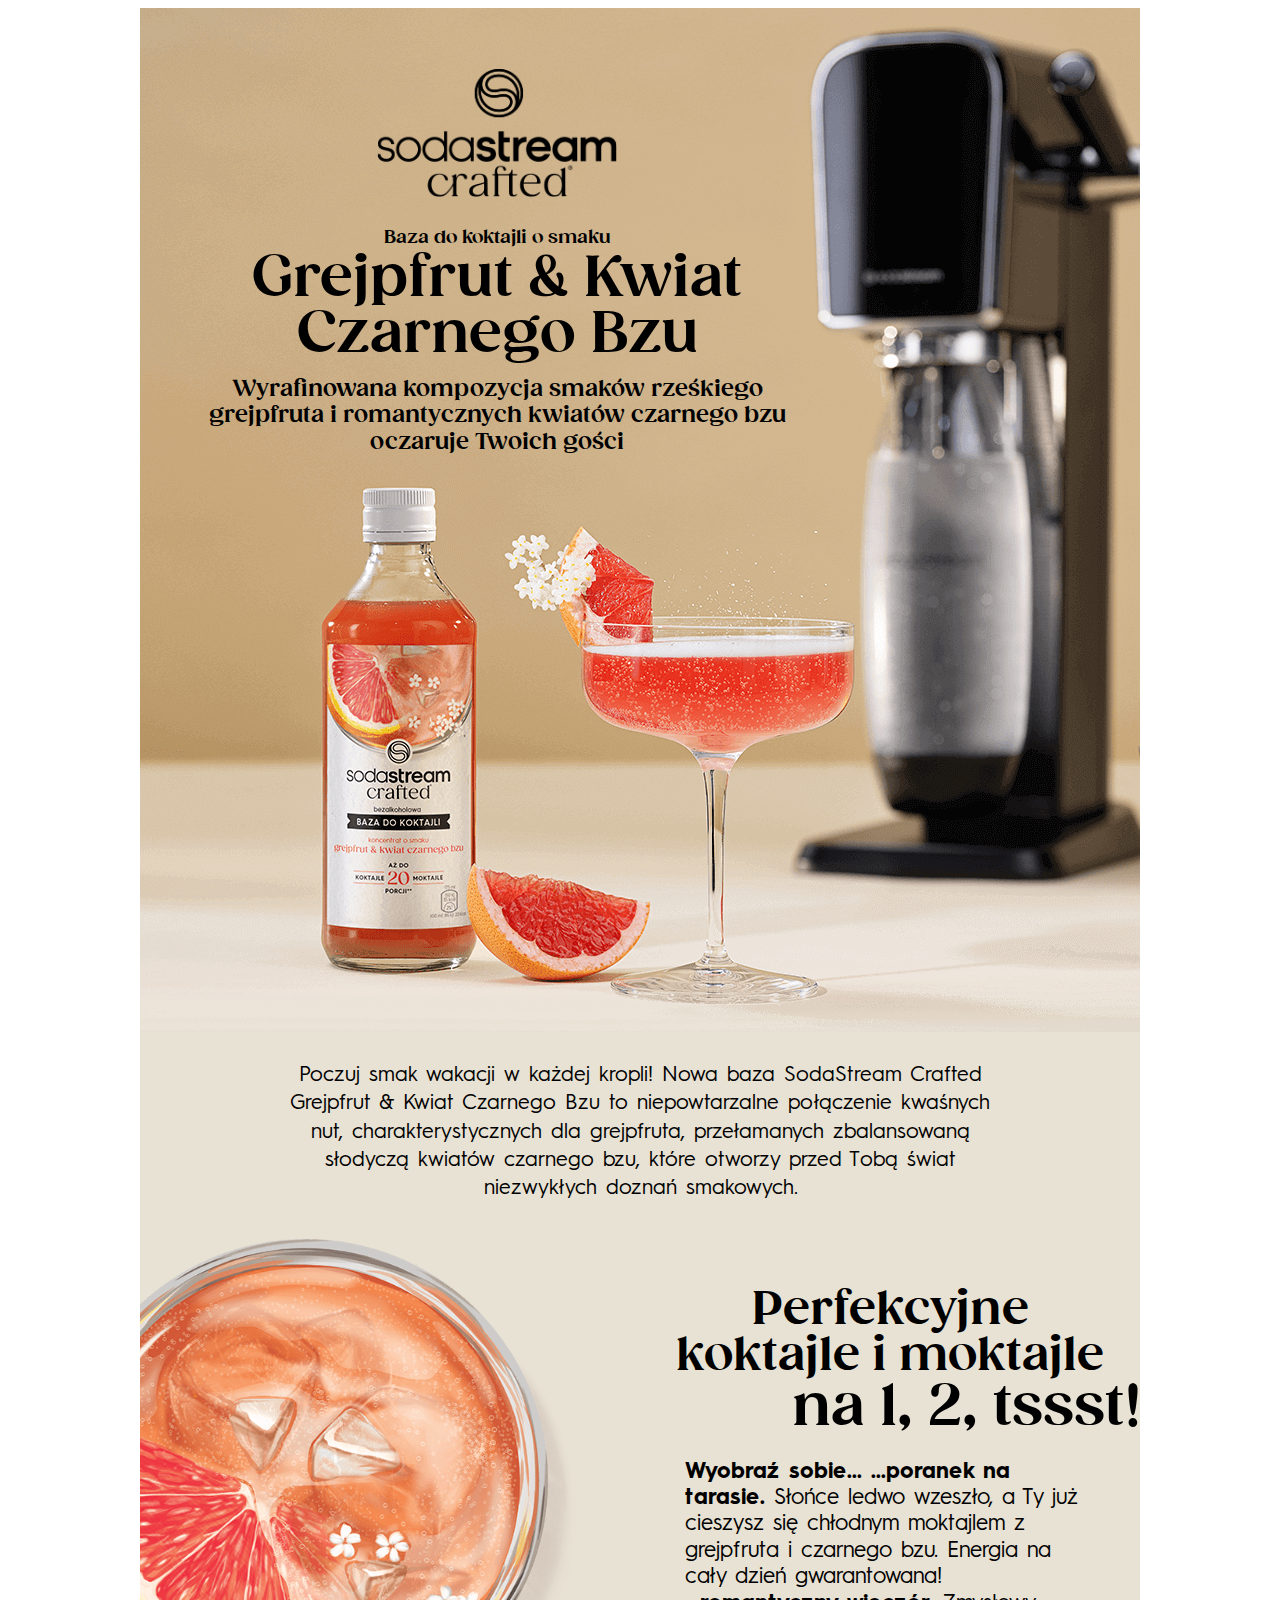
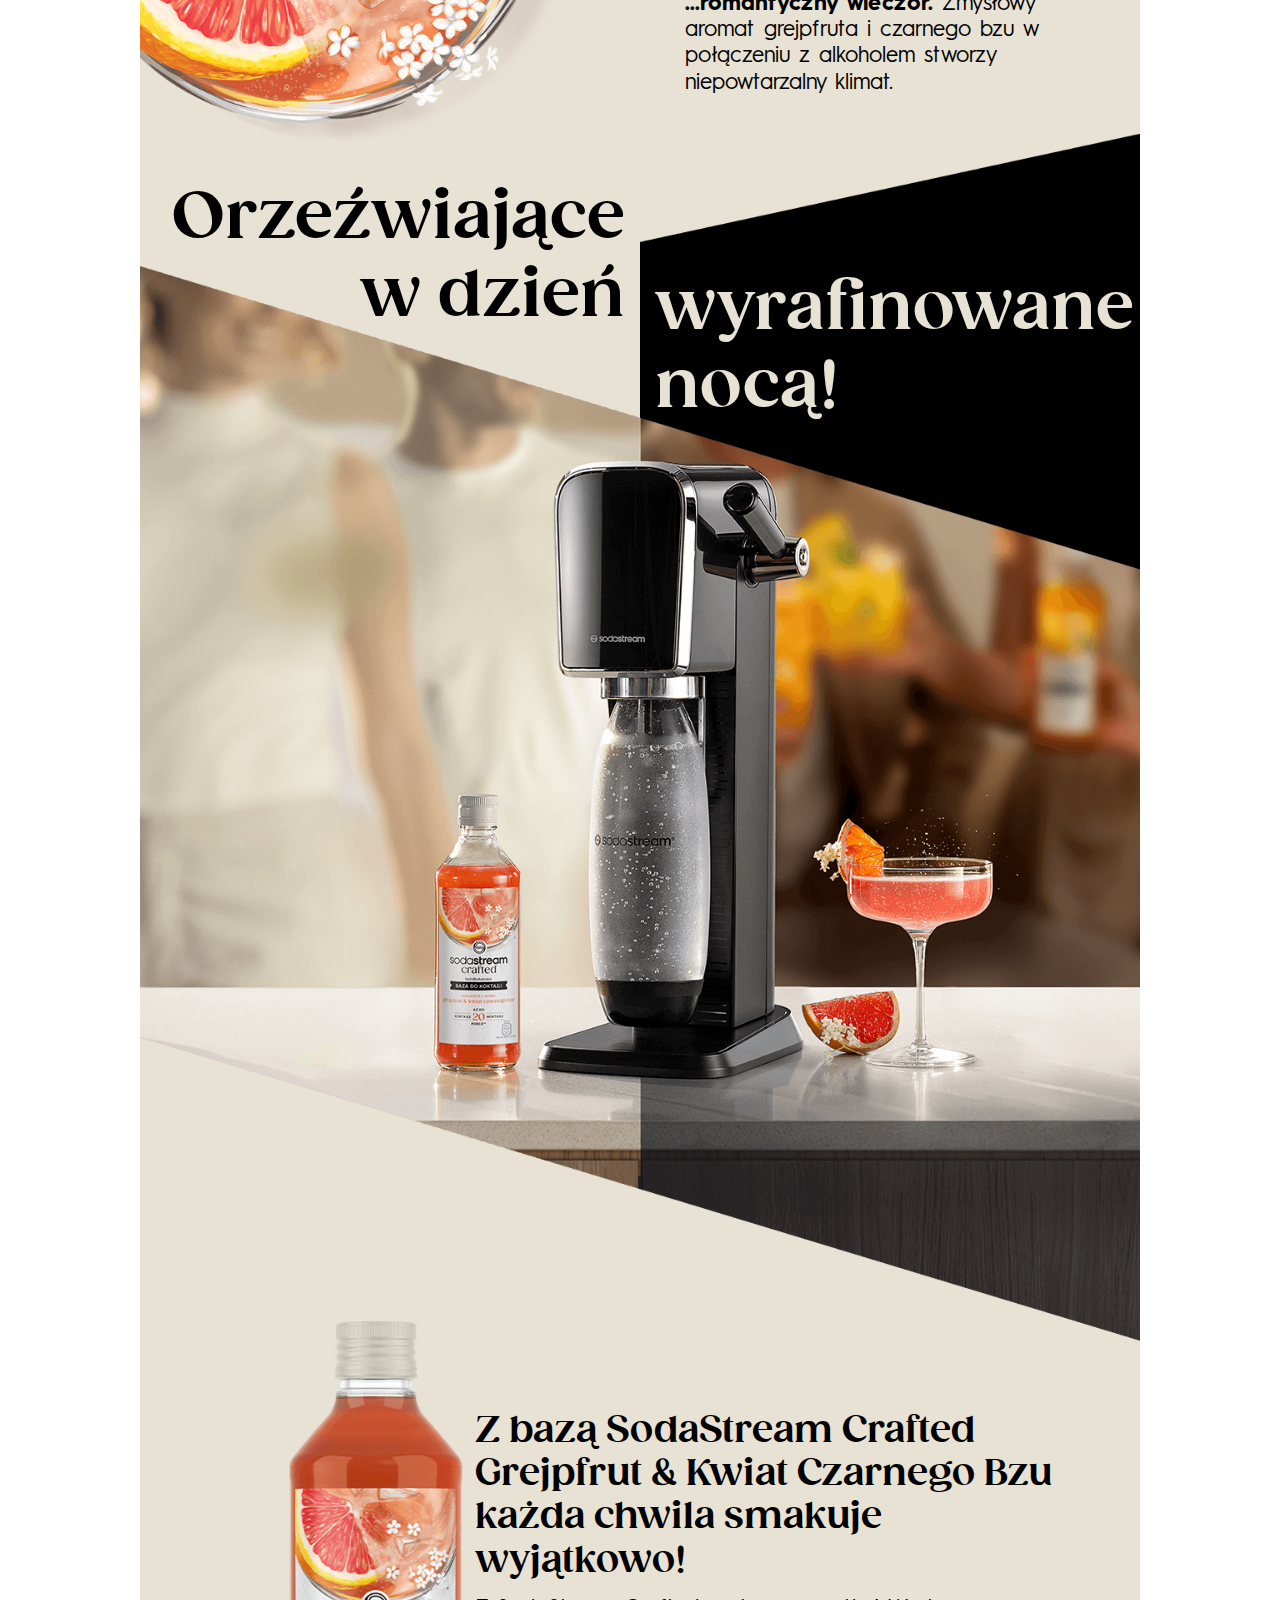
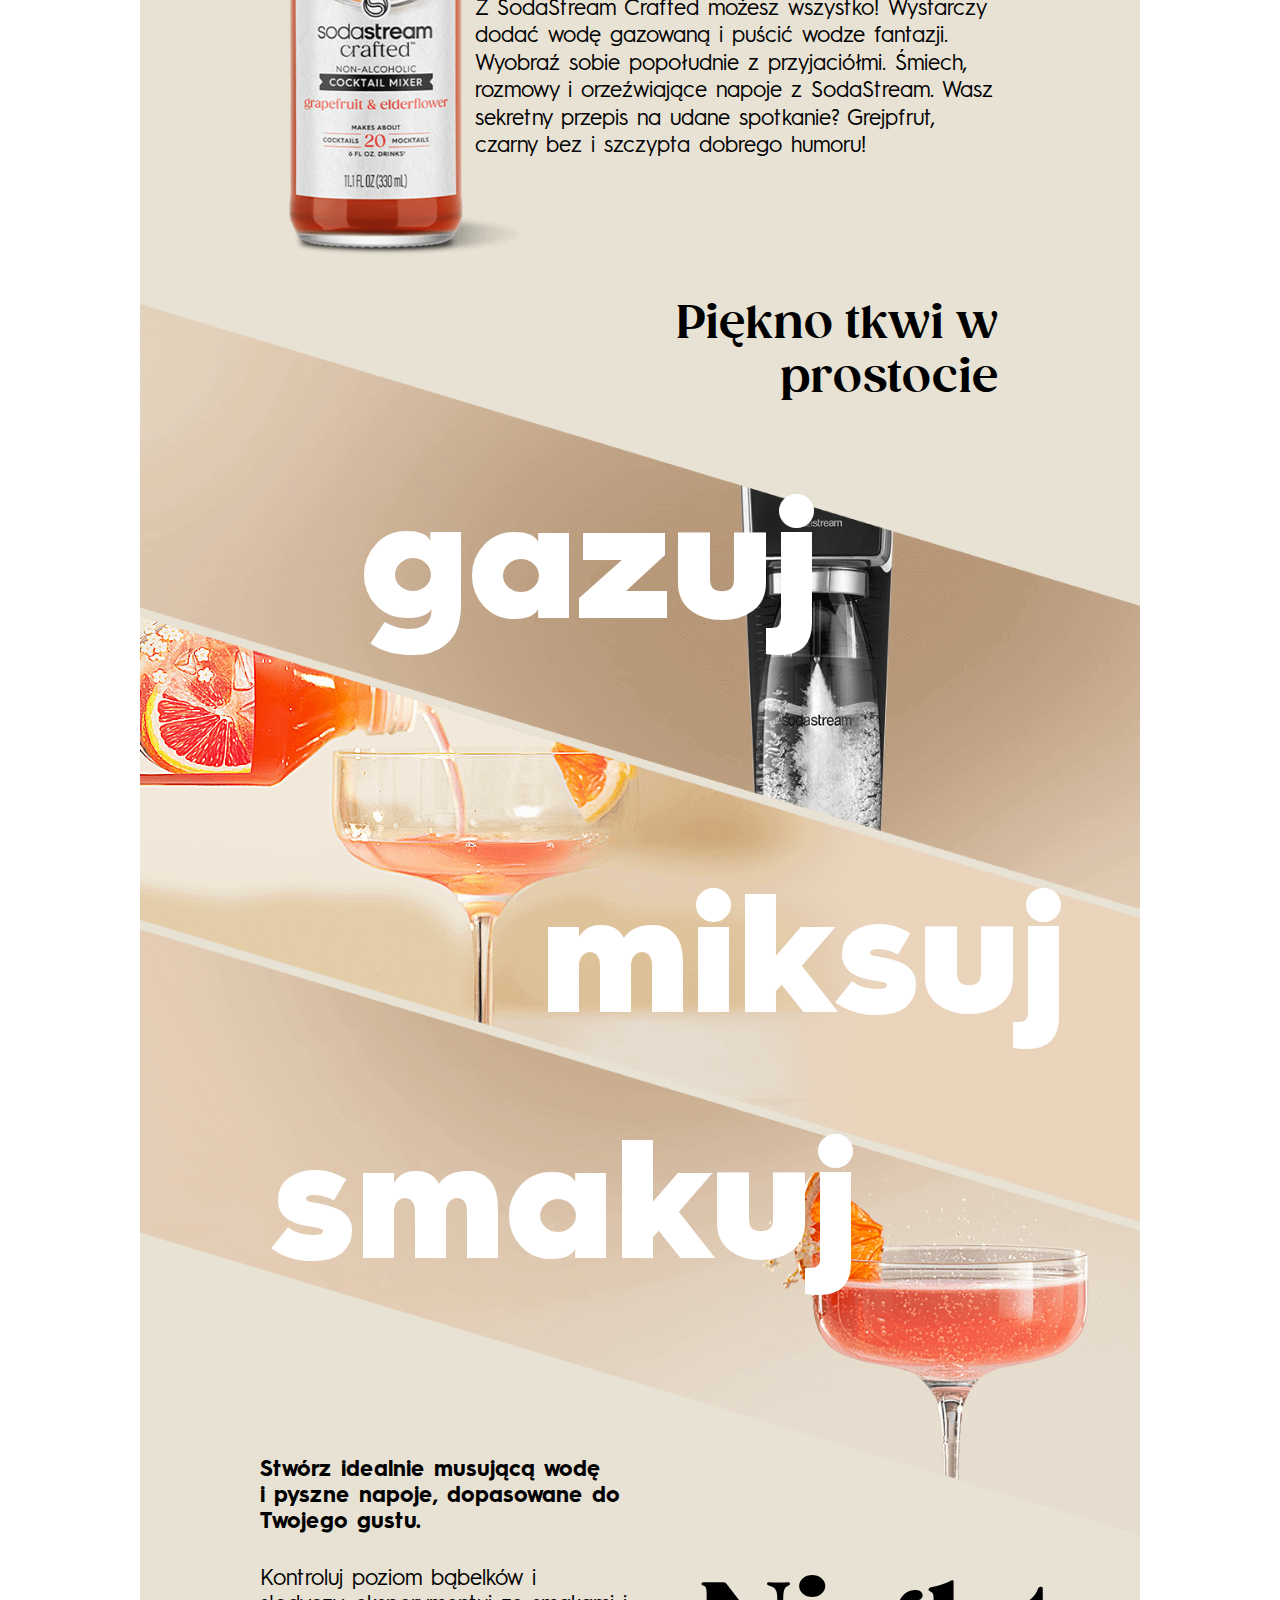
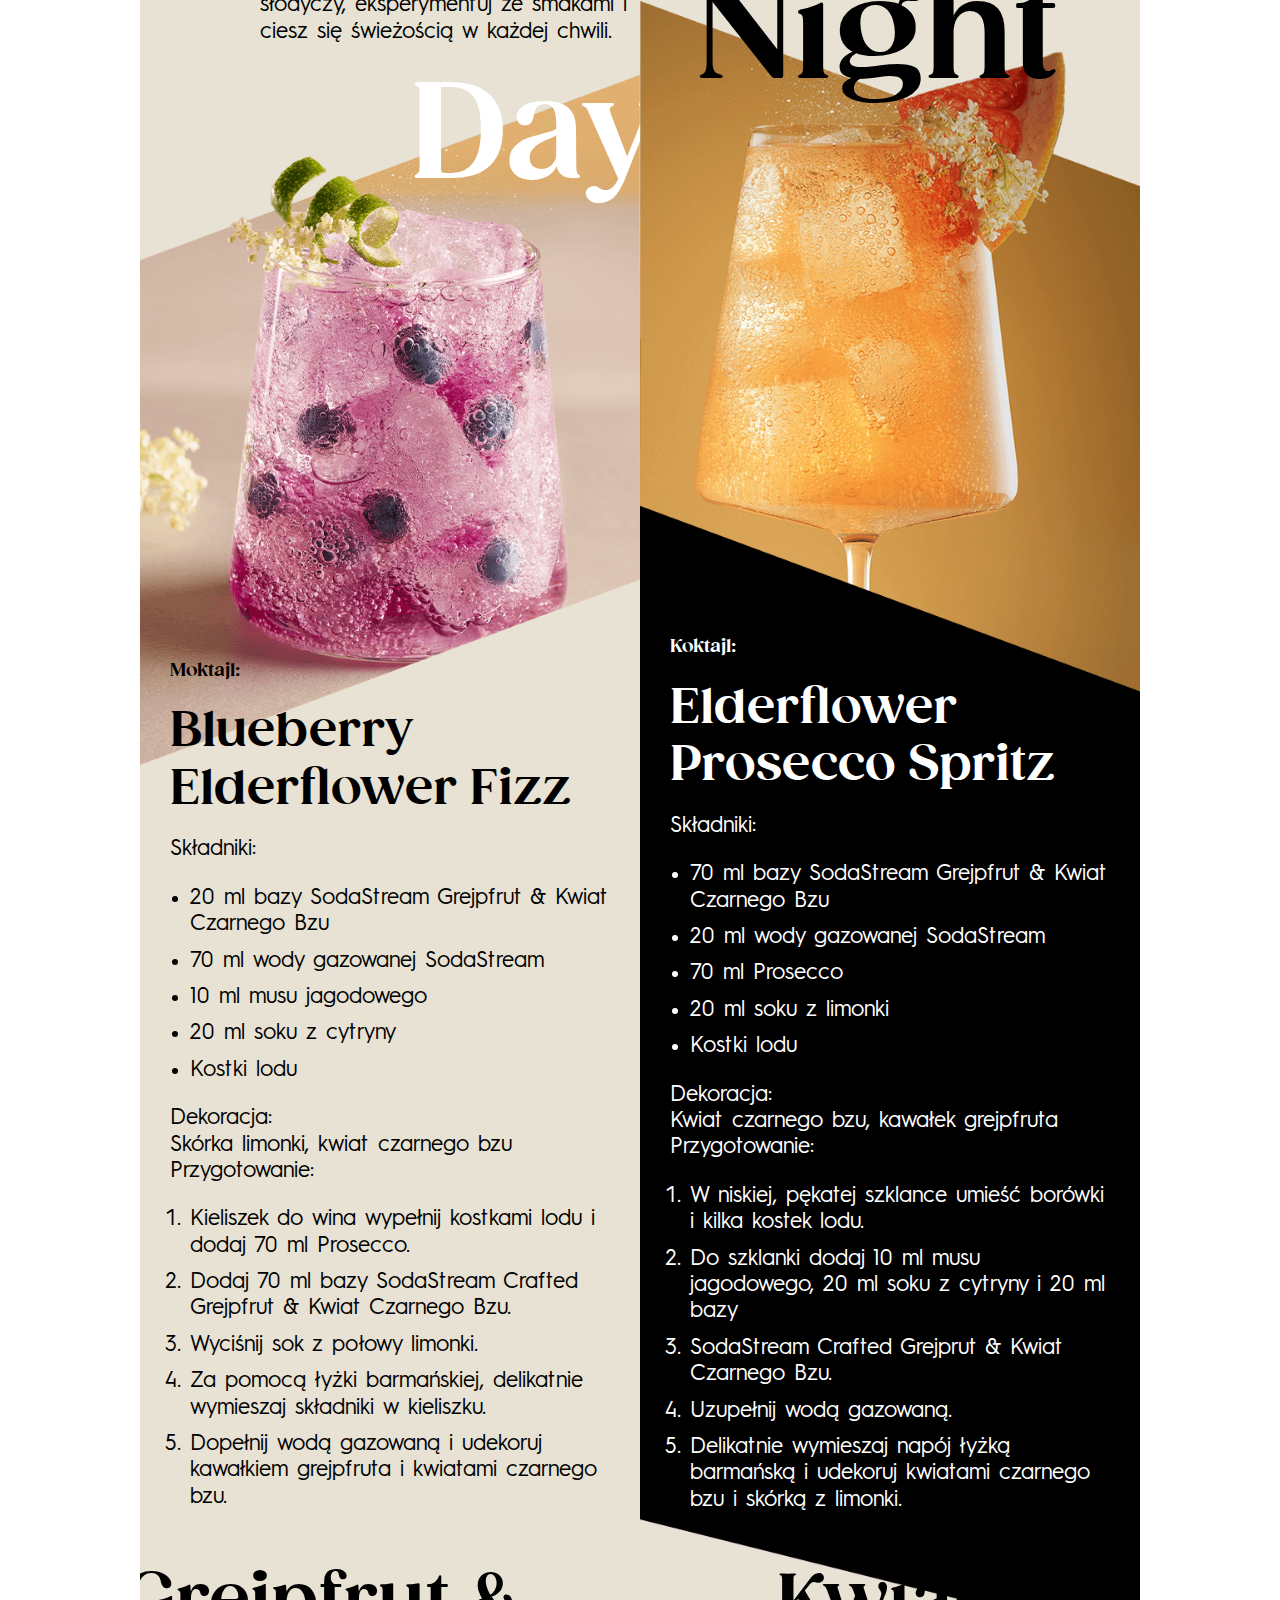
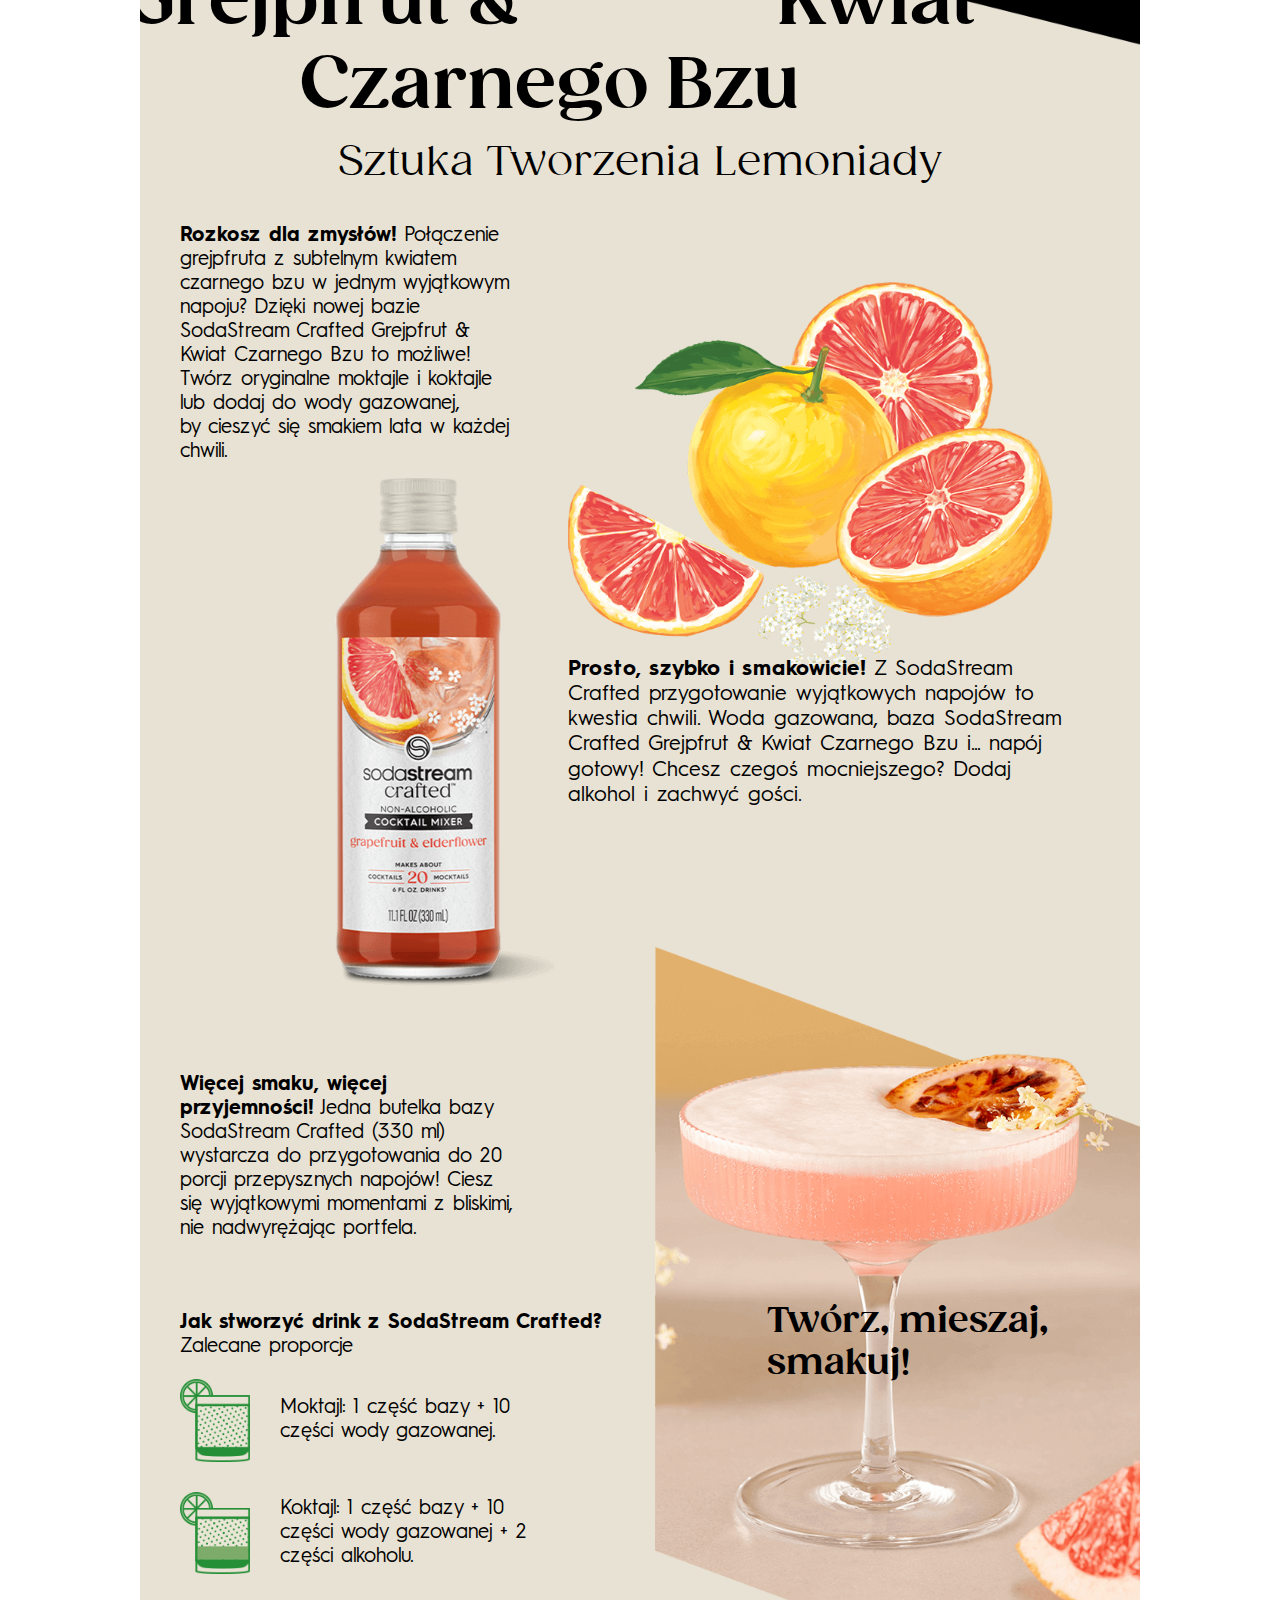
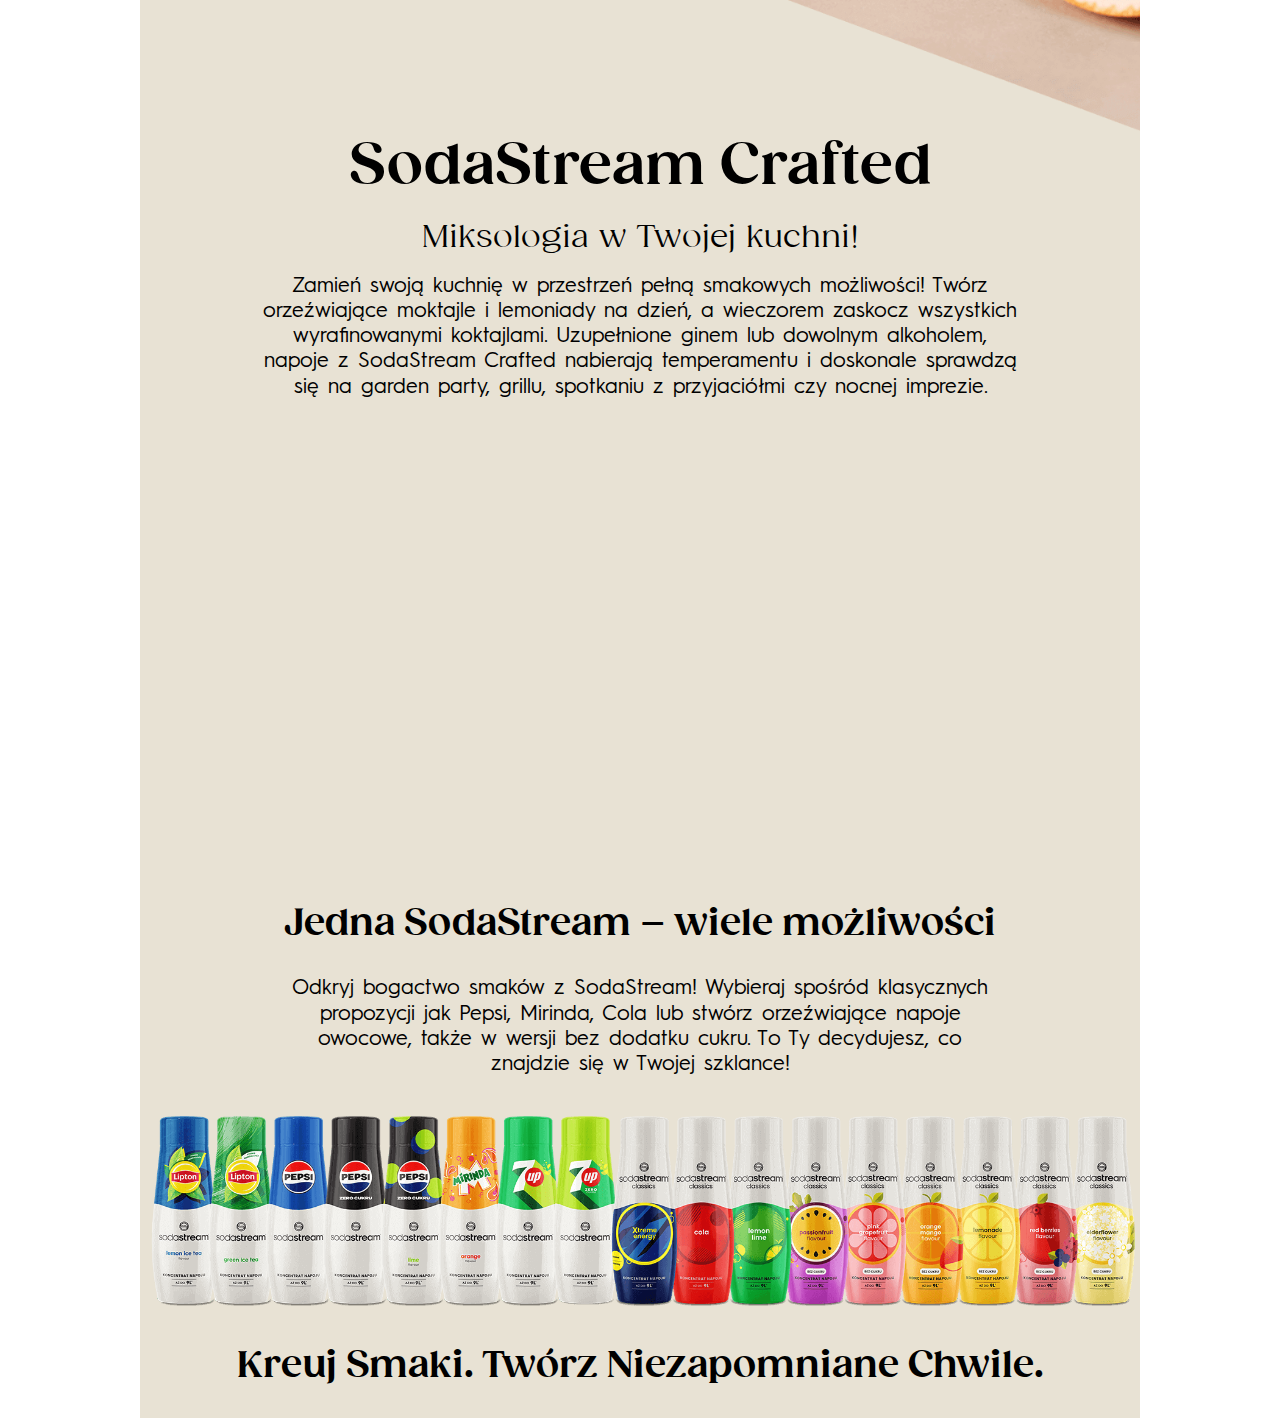
==== index.html @ c8b034b0 "feat: initial commit" ====
<!DOCTYPE html>
<html lang="pl">

  <head>
    <meta charset="UTF-8">
    <meta name="viewport" content="width=device-width, initial-scale=1.0">
    <link rel="stylesheet" href="./style.css">
    <title>New Syrup</title>
  </head>

  <body>
    <div class="es-rc"
         id="es-rc-content">
      <div class="es-kv">
        <div class="es-kv__packshot">
          <img class="es-kv__packshot--photo"
               src="./images/packshot.png"
               alt="Sodastream Crafted opakowanie">
        </div>

        <div class="es-kv__title-group">
          <div class="es-kv__logo">
            <img class="es-kv__img"
                 src="./images/logo.png"
                 alt="logotyp Sodastream">
          </div>
          <div class="es-kv__title--small">Baza do koktajli o smaku</div>
          <h2 class="es-kv__title">Grejpfrut & Kwiat Czarnego Bzu</h2>
          <p class="es-kv__subtitle">
            Wyrafinowana kompozycja smaków rześkiego grejpfruta
            i&nbsp;romantycznych kwiatów czarnego bzu oczaruje Twoich&nbsp;gości
          </p>
        </div>
      </div>

      <div class="es-info">
        <p class="es-kv__text">
          Poczuj smak wakacji w każdej kropli! Nowa baza SodaStream Crafted
          Grejpfrut & Kwiat Czarnego Bzu to niepowtarzalne połączenie kwaśnych
          nut, charakterystycznych dla grejpfruta, przełamanych zbalansowaną
          słodyczą kwiatów czarnego bzu, które otworzy przed Tobą świat
          niezwykłych doznań smakowych.
        </p>
        <div class="es-info__container">
          <div class="es-info__left">
            <img class="es-photo__img"
                 src="./images/photo.png"
                 alt="Kubek z Sodastream">
          </div>
          <div class="es-info__right">
            <h2 class="es-info__title es-title">
              Perfekcyjne
              koktajle i moktajle
              <span class="es-info__title--large">na 1, 2, tssst!</span>
            </h2>
            <p class="es-info__text">
              <b>Wyobraź sobie...</b>

              <b>...poranek na tarasie.</b> Słońce ledwo wzeszło, a Ty już
              cieszysz się chłodnym moktajlem z grejpfruta i czarnego bzu.
              Energia na cały dzień gwarantowana!
              <b>...romantyczny wieczór. </b>Zmysłowy aromat grejpfruta i
              czarnego bzu w połączeniu z&nbsp;alkoholem stworzy niepowtarzalny
              klimat.
            </p>
          </div>
        </div>
      </div>

      <div class="es-possibilities">
        <div class="es-possibilities__title-container">
          <div class="es-possibilities__title-group">
            <h2 class="es-possibilities__title es-possibilities__title--first">
              Orzeźwiające w dzień
            </h2>
          </div>

          <div class="es-possibilities__title-group">
            <h2 class="es-possibilities__title es-possibilities__title--second">
              wyrafinowane nocą!
            </h2>
          </div>
        </div>
        <img class="es-possibilities__img"
             src="./images/possibilities.png"
             alt="Sodastream Orzeźwiające w dzień i wyrafinowane nocą">
        <div class="es-possibilities__content">
          <div class="es-possibilities__left">
            <img class="es-possibilities__packshot"
                 src="./images/possibilities-bottle.png"
                 alt="Butelka Sodastream">
          </div>
          <div class="es-possibilities__right">
            <p class="es-possibilities__title es-possibilities__title--small">
              Z bazą SodaStream Crafted Grejpfrut & Kwiat Czarnego Bzu każda
              chwila smakuje wyjątkowo!
            </p>
            <p class="es-possibilities__text">
              Z SodaStream Crafted możesz wszystko! Wystarczy dodać wodę
              gazowaną i puścić wodze fantazji. Wyobraź sobie popołudnie z
              przyjaciółmi. Śmiech, rozmowy i orzeźwiające napoje z SodaStream.
              Wasz sekretny przepis na udane spotkanie? Grejpfrut, czarny bez i
              szczypta dobrego humoru!
            </p>
            <p class="es-possibilities__subtitle">Piękno tkwi w prostocie</p>
          </div>
        </div>
      </div>

      <div class="es-day-night"></div>

      <div class="es-triple">
        <div class="es-triple__wrapper">
          <div class="es-triple__mobile-container">
            <img class="es-triple__img"
                 src="./images/triple-mobile.png"
                 alt="Gazuj, Miksuj i Smakuj">
            <p class="es-triple__desc es-triple__desc-mobile--first">gazuj</p>
            <p class="es-triple__desc es-triple__desc-mobile--second">miksuj</p>
            <p class="es-triple__desc es-triple__desc-mobile--third">smakuj</p>
          </div>
        </div>
      </div>

      <div class="es-recipes">
        <div class="es-recipes__day-night es-recipes__day-night--first">
          <div class="es-recipes__day-night-group">
            <h3 class="es-recipes__day-night-title">
              Stwórz idealnie musującą wodę i&nbsp;pyszne napoje, dopasowane do
              Twojego gustu.
            </h3>
            <p class="es-recipes__day-night-description">
              Kontroluj poziom bąbelków i słodyczy, eksperymentuj ze smakami i
              ciesz się świeżością&nbsp;w&nbsp;każdej chwili.
            </p>
          </div>
          <p class="es-recipes__day-night-label es-recipes__day-night-label--first">
            Day
          </p>
          <img class="es-recipes__img"
               src="./images/day.png"
               alt="Moktajl Day">
          <div class="es-recipes__day-night-recipe-content es-recipes__day-night-recipe-content--first">
            <p class="es-recipes__day-night-recipe-content-title es-recipes__day-night-recipe-content-title--small">
              Moktajl:
            </p>
            <p class="es-recipes__day-night-recipe-content-title">
              Blueberry Elderflower Fizz
            </p>
            <p><b>Składniki:</b></p>
            <ul class="es-recipes__day-night-recipe-content-ingredients-list">
              <li>20 ml bazy SodaStream Grejpfrut & Kwiat Czarnego Bzu</li>
              <li>70 ml wody gazowanej SodaStream</li>
              <li>10 ml musu jagodowego</li>
              <li>20 ml soku z cytryny</li>
              <li>Kostki lodu</li>
            </ul>

            <p><b>Dekoracja: </b></p>
            Skórka limonki, kwiat czarnego bzu


            <p><b>Przygotowanie:</b></p>
            <ol class="es-recipes__day-night-recipe-content-ingredients-list">
              <li>
                Kieliszek do wina wypełnij kostkami lodu i dodaj 70 ml Prosecco.
              </li>
              <li>
                Dodaj 70 ml bazy SodaStream Crafted Grejpfrut & Kwiat Czarnego
                Bzu.
              </li>
              <li>Wyciśnij sok z połowy limonki.</li>
              <li>
                Za pomocą łyżki barmańskiej, delikatnie wymieszaj składniki w
                kieliszku.
              </li>
              <li>
                Dopełnij wodą gazowaną i udekoruj kawałkiem grejpfruta i
                kwiatami czarnego bzu.
              </li>
            </ol>
          </div>
        </div>
        <div class="es-recipes__day-night es-recipes__day-night--second">
          <p class="es-recipes__day-night-label es-recipes__day-night-label--second">
            Night
          </p>
          <img class="es-recipes__img es-recipes__img--night es-recipes__img--night-mobile"
               src="./images/night-m.png"
               alt="Koktajl Night">
          <img class="es-recipes__img es-recipes__img--night es-recipes__img--night-desktop"
               src="./images/night.png"
               alt="Koktajl Night" />
          <div class="es-recipes__day-night-recipe-content es-recipes__day-night-recipe-content--dark">
            <p class="es-recipes__day-night-recipe-content-title es-recipes__day-night-recipe-content-title--small">
              Koktajl:
            </p>
            <p class="es-recipes__day-night-recipe-content-title">
              Elderflower Prosecco Spritz
            </p>
            <p><b>Składniki:</b></p>
            <ul class="es-recipes__day-night-recipe-content-ingredients-list">
              <li>70 ml bazy SodaStream Grejpfrut & Kwiat Czarnego Bzu</li>
              <li>20 ml wody gazowanej SodaStream</li>
              <li>70 ml Prosecco</li>
              <li>20 ml soku z limonki</li>
              <li>Kostki lodu</li>
            </ul>

            <p><b>Dekoracja: </b></p>
            Kwiat czarnego bzu, kawałek grejpfruta


            <p><b>Przygotowanie:</b></p>
            <ol class="es-recipes__day-night-recipe-content-ingredients-list">
              <li>
                W niskiej, pękatej szklance umieść borówki i kilka kostek lodu.
              </li>
              <li>
                Do szklanki dodaj 10 ml musu jagodowego, 20 ml soku z cytryny i
                20 ml bazy
              </li>
              <li>SodaStream Crafted Grejprut & Kwiat Czarnego Bzu.</li>
              <li>Uzupełnij wodą gazowaną.</li>
              <li>
                Delikatnie wymieszaj napój łyżką barmańską i udekoruj kwiatami
                czarnego bzu i skórką z limonki.
              </li>
            </ol>
          </div>
        </div>
      </div>

      <div class="es-lemonade">
        <div class="es-lemonade__title-group">
          <h2 class="es-lemonade__title es-title">
            Grejpfrut &
            <span class="es-lemonade__title--second">Kwiat Czarnego Bzu</span>
          </h2>
          <p class="es-lemonade__subtitle">Sztuka Tworzenia Lemoniady</p>
        </div>
        <div class="es-lemonade__content es-lemonade__content--1">
          <p class="es-lemonade__text es-lemonade__text--first">
            <b class="es-lemonade__bold">Rozkosz dla zmysłów!</b>

            Połączenie grejpfruta z subtelnym kwiatem czarnego bzu w jednym
            wyjątkowym napoju? Dzięki nowej bazie SodaStream Crafted Grejpfrut &
            Kwiat Czarnego Bzu to&nbsp;możliwe! Twórz oryginalne moktajle
            i&nbsp;koktajle lub dodaj do wody gazowanej, by&nbsp;cieszyć się
            smakiem lata w każdej chwili.
          </p>
          <img class="es-lemonade__image es-lemonade__image--grapefruit"
               src="./images/content-1.png"
               alt="Obrazek Grejpfrut">
        </div>

        <div class="es-lemonade__content es-lemonade__content--2">
          <img class="es-lemonade__image es-lemonade__image--bottle"
               src="./images/content-2.png"
               alt="Opakowanie Sodastream">

          <p class="es-lemonade__text es-lemonade__text--second">
            <b class="es-lemonade__bold">Prosto, szybko i smakowicie!</b>

            Z SodaStream Crafted przygotowanie wyjątkowych napojów to kwestia
            chwili. Woda gazowana, baza SodaStream Crafted Grejpfrut & Kwiat
            Czarnego Bzu i... napój gotowy! Chcesz czegoś mocniejszego? Dodaj
            alkohol i zachwyć gości.
          </p>
        </div>

        <div class="es-lemonade__content es-lemonade__content--3">
          <div class="es-lemonade__texts">
            <p class="es-lemonade__text es-lemonade__text--third">
              <b class="es-lemonade__bold">Więcej smaku, więcej przyjemności!</b>

              Jedna butelka bazy SodaStream Crafted (330 ml) wystarcza do
              przygotowania do 20 porcji przepysznych napojów! Ciesz się
              wyjątkowymi momentami z bliskimi, nie nadwyrężając portfela.
            </p>
            <div class="es-lemonade__group">
              <p class="es-lemonade__group-title">
                <b class="es-lemonade__bold">Jak stworzyć drink z SodaStream Crafted?</b>


                Zalecane proporcje
              </p>
              <div class="es-lemonade__group-list">
                <div class="es-lemonade__group-list-item">
                  <img class="es-lemonade__group-list-item-image"
                       src="./images/coctail-1.png"
                       alt="Ikona Moktajl">
                  <p class="es-lemonade__group-list-item-description">
                    <b>Moktajl:</b>
                    1 część bazy + 10 części wody gazowanej.
                  </p>
                </div>
                <div class="es-lemonade__group-list-item">
                  <img class="es-lemonade__group-list-item-image"
                       src="./images/coctail-2.png"
                       alt="Ikona Koktajl">
                  <p class="es-lemonade__group-list-item-description">
                    <b>Koktajl:</b>
                    1 część bazy + 10 części wody gazowanej + 2 części alkoholu.
                  </p>
                </div>
              </div>
            </div>
          </div>
          <div class="es-lemonade__image-group">
            <p class="es-lemonade__image-group-text">
              Twórz, mieszaj,
              smakuj!
            </p>
            <img class="es-lemonade__image es-lemonade__image--coctail"
                 src="./images/content-3.png"
                 alt="Koktajl">
          </div>
        </div>
      </div>

      <div class="es-video">
        <h2 class="es-video__title es-title">SodaStream Crafted</h2>
        <p class="es-video__subtitle">Miksologia w Twojej kuchni!</p>
        <p class="es-video__text">
          Zamień swoją kuchnię w przestrzeń pełną smakowych możliwości! Twórz
          orzeźwiające moktajle i lemoniady na dzień, a wieczorem zaskocz
          wszystkich wyrafinowanymi koktajlami. Uzupełnione ginem lub dowolnym
          alkoholem, napoje z SodaStream Crafted nabierają temperamentu i
          doskonale sprawdzą się na garden party, grillu, spotkaniu z
          przyjaciółmi czy nocnej imprezie.
        </p>
        <div class="es-video__container">
          <iframe class="es-video__iframe"
                  title="preference video"
                  width="100%"
                  height="auto"
                  src="https://www.youtube.com/embed/z3WwDPfdXQY"
                  allow="accelerometer; encrypted-media; gyroscope; picture-in-picture"
                  allowfullscreen></iframe>
        </div>
        <h2 class="es-video__subtitle-second es-title">
          Jedna SodaStream&nbsp;– wiele&nbsp;możliwości
        </h2>
        <p class="es-video__text es-video__text--second">
          Odkryj bogactwo smaków z SodaStream! Wybieraj spośród klasycznych
          propozycji jak Pepsi, Mirinda, Cola lub stwórz orzeźwiające napoje
          owocowe, także w wersji bez dodatku cukru. To Ty decydujesz, co
          znajdzie się w Twojej szklance!
        </p>
      </div>

      <div class="es-photo">
        <img class="es-photo__img es-photo__img--syrups"
             src="./images/products.png"
             alt="Lista syropów Sodastream">
        <p class="es-photo__text es-title">
          Kreuj Smaki. Twórz Niezapomniane Chwile.
        </p>
      </div>
    </div>
  </body>

</html>
---- style.css ----
@import url("https://fonts.googleapis.com/css2?family=Roboto:wght@300;400;700;900&display=swap");
@font-face {
  font-family: "HurmeGeometricSans3-Bold";
  src: local("HurmeGeometricSans3-Bold"), url("./fonts/HurmeGeometricSans3-Bold.woff2") format("truetype");
}
@font-face {
  font-family: "HurmeGeometricSans3-Regular";
  src: local("HurmeGeometricSans3-Regular"), url("./fonts/HurmeGeometricSans3-Regular.woff2") format("truetype");
}
@font-face {
  font-family: "HurmeGeometricSans3-Black";
  src: local("HurmeGeometricSans3-Black"), url("./fonts/HurmeGeometricSans3-Black.woff2") format("truetype");
}
@font-face {
  font-family: "HurmeGeometricSans3-Light";
  src: local("HurmeGeometricSans3-Light"), url("./fonts/HurmeGeometricSans3-Light.woff2") format("truetype");
}
@font-face {
  font-family: "Gazpacho-Bold";
  src: local("Gazpacho-Bold"), url("./fonts/Gazpacho-Bold.woff2") format("truetype");
}
@font-face {
  font-family: "Gazpacho-Regular";
  src: local("Gazpacho-Regular"), url("./fonts/Gazpacho-Regular.woff2") format("truetype");
}
#es-rc-content.es-rc {
  font-family: "HurmeGeometricSans3-Regular", sans-serif;
  font-size: 16px;
  font-weight: 300;
  line-height: 1.2;
  max-width: 1000px;
  margin: 0 auto;
  padding: 0;
  overflow: hidden;
  color: #000000;
  background: #e8e2d4;
}
#es-rc-content.es-rc .es-title {
  margin: 0;
  padding: 0;
  line-height: inherit;
  color: inherit;
  text-align: center;
  margin-bottom: 32px;
  margin-top: 32px;
  font-family: "Gazpacho-Bold";
  font-weight: 700;
  font-size: 36px;
}
#es-rc-content.es-rc html,
#es-rc-content.es-rc body {
  margin: 0;
  padding: 0;
}
#es-rc-content.es-rc * {
  box-sizing: border-box;
}
#es-rc-content.es-rc p {
  margin: 0;
}
#es-rc-content.es-rc h2 {
  margin: 0;
}
#es-rc-content.es-rc .es-kv {
  margin: 0;
  padding: 0;
  padding-left: 5px;
  padding-right: 5px;
  position: relative;
}
#es-rc-content.es-rc .es-kv__logo {
  position: relative;
  margin: 0 auto;
  padding: 30px 15px;
  max-width: 90%;
}
#es-rc-content.es-rc .es-kv__title {
  position: relative;
  margin: 0;
  padding: 0;
  font-family: "Gazpacho-Bold";
  font-weight: 700;
  padding-top: 5px;
  padding-bottom: 15px;
  text-align: center;
  font-size: 35px;
  font-weight: 700;
  line-height: 1;
}
#es-rc-content.es-rc .es-kv__title--small {
  font-family: "Gazpacho-Bold";
  font-weight: 700;
  font-size: 14px;
  text-align: center;
}
#es-rc-content.es-rc .es-kv__subtitle {
  font-family: "Gazpacho-Bold";
  font-weight: 700;
  text-align: center;
  font-size: 18px;
  padding-bottom: 15px;
}
#es-rc-content.es-rc .es-kv__packshot {
  position: relative;
}
#es-rc-content.es-rc .es-kv__packshot--photo {
  max-width: 100%;
  display: block;
  margin: 0 auto;
  position: relative;
  z-index: 1;
}
#es-rc-content.es-rc .es-kv__img {
  max-width: 60%;
  display: block;
  margin: 0 auto;
}
#es-rc-content.es-rc .es-kv__text {
  font-family: "HurmeGeometricSans3-Regular", "Roboto";
  font-weight: 400;
  margin: 0 auto;
  margin-bottom: 30px;
  text-align: center;
  padding: 0 10px;
  font-size: 16px;
}
#es-rc-content.es-rc .es-info {
  margin: 0;
  padding: 0;
}
#es-rc-content.es-rc .es-info__title {
  position: relative;
  margin: 0;
  padding: 0;
  margin: 0 auto;
  color: #000000;
  padding: 25px;
  text-align: center;
  font-size: 28px;
}
#es-rc-content.es-rc .es-info__title--large {
  display: block;
  text-align: right;
  font-size: 32px;
}
#es-rc-content.es-rc .es-info__text {
  width: 90%;
  margin: 0;
  padding: 0;
  font-family: "HurmeGeometricSans3-Regular", "Roboto";
  font-weight: 400;
  font-weight: 500;
  color: #000000;
  padding: 0 15px 25px;
  margin: 0 auto;
}
#es-rc-content.es-rc .es-info__text b {
  font-family: "HurmeGeometricSans3-Bold", "Roboto";
  font-weight: 700;
}
#es-rc-content.es-rc .es-possibilities {
  margin: 30px 0 0;
  padding-top: 75px;
}
#es-rc-content.es-rc .es-possibilities__title {
  position: relative;
  margin: 0;
  padding: 0;
  font-family: "Gazpacho-Bold";
  font-weight: 700;
  padding: 15px 15px 0;
  font-size: 20px;
  font-weight: 700;
}
#es-rc-content.es-rc .es-possibilities__title--first {
  margin-top: -30px;
  text-align: right;
}
#es-rc-content.es-rc .es-possibilities__title--second {
  position: absolute;
  top: 44%;
  left: -10px;
  color: #e8e2d4;
}
#es-rc-content.es-rc .es-possibilities__title-container {
  display: flex;
  justify-content: center;
  align-items: center;
  position: relative;
  top: -60px;
}
#es-rc-content.es-rc .es-possibilities__title-group {
  position: relative;
  max-width: 50%;
  min-width: 50%;
}
#es-rc-content.es-rc .es-possibilities__subtitle {
  margin: 0;
  padding: 0;
  padding-top: 20px;
  padding-right: 10px;
  font-size: 20px;
  font-family: "Gazpacho-Bold";
  font-weight: 700;
  text-align: right;
}
#es-rc-content.es-rc .es-possibilities__img {
  max-width: 100%;
  display: block;
  margin: 0 auto;
  margin-top: -103px;
}
#es-rc-content.es-rc .es-possibilities__text {
  padding: 15px;
  font-family: "HurmeGeometricSans3-Regular", "Roboto";
  font-weight: 400;
}
#es-rc-content.es-rc .es-possibilities__packshot {
  margin: 0 auto;
  display: block;
  max-width: 100%;
  max-width: 50%;
}
#es-rc-content.es-rc .es-photo__img {
  max-width: 90%;
  display: block;
  margin: 0 auto;
  padding: 5px 5px;
}
#es-rc-content.es-rc .es-photo__img {
  margin-left: -1%;
}
#es-rc-content.es-rc .es-photo__img--syrups {
  margin: 0 auto;
}
#es-rc-content.es-rc .es-triple__title {
  position: relative;
  margin: 0;
  padding: 0;
  font-family: "HurmeGeometricSans3-Bold", "Roboto";
  font-weight: 700;
  padding: 15px 15px 0;
  text-align: center;
  text-transform: uppercase;
  font-size: 36px;
  font-weight: 700;
}
#es-rc-content.es-rc .es-triple__text {
  margin: 0;
  padding: 0;
  line-height: inherit;
  color: inherit;
  font-family: inherit;
  font-weight: inherit;
  margin: 0 auto;
  width: 80%;
  font-size: 20px;
  font-family: "HurmeGeometricSans3-Light", sans-serif;
  text-align: center;
  padding: 0 15px 30px;
}
#es-rc-content.es-rc .es-triple__wrapper {
  display: flex;
  flex-wrap: wrap;
  align-items: center;
  justify-content: space-around;
}
#es-rc-content.es-rc .es-triple__mobile-container {
  position: relative;
}
#es-rc-content.es-rc .es-triple__single {
  height: 100%;
  position: relative;
}
#es-rc-content.es-rc .es-triple__desc {
  margin: 0;
  padding: 0;
  position: absolute;
  top: 25px;
  left: 0;
  font-family: "HurmeGeometricSans3-Bold", "Roboto";
  font-weight: 700;
  color: #ffffff;
  font-size: 35px;
  text-align: center;
  padding-top: 20px;
}
#es-rc-content.es-rc .es-triple__desc--first {
  top: 20%;
  left: 24%;
}
#es-rc-content.es-rc .es-triple__desc--second {
  top: 32%;
  left: 41%;
}
#es-rc-content.es-rc .es-triple__desc--third {
  top: 21%;
  left: 16%;
}
#es-rc-content.es-rc .es-triple__desc-mobile--first, #es-rc-content.es-rc .es-triple__desc-mobile--second, #es-rc-content.es-rc .es-triple__desc-mobile--third {
  position: absolute;
  top: 25px;
  left: 0;
  font-family: "HurmeGeometricSans3-Black", "Roboto";
  font-weight: 800;
  color: #ffffff;
  font-size: 45px;
  text-align: center;
}
#es-rc-content.es-rc .es-triple__desc-mobile--first {
  top: 12%;
  left: 23%;
}
#es-rc-content.es-rc .es-triple__desc-mobile--second {
  top: 41%;
  left: 37%;
}
#es-rc-content.es-rc .es-triple__desc-mobile--third {
  top: 61%;
  left: 16%;
}
#es-rc-content.es-rc .es-triple__desktop-container {
  display: none;
}
#es-rc-content.es-rc .es-triple__img {
  max-width: 100%;
  display: block;
  margin: 0 auto;
  min-width: 250px;
}
#es-rc-content.es-rc .es-recipes__day-night-title {
  margin-bottom: 20px;
  padding-left: 10px;
  padding-right: 10px;
  font-family: "HurmeGeometricSans3-Bold", "Roboto";
  font-weight: 700;
  font-size: 18px;
}
#es-rc-content.es-rc .es-recipes__day-night-description {
  padding-left: 10px;
  padding-right: 10px;
  margin-bottom: 30px;
  font-family: "HurmeGeometricSans3-Regular", "Roboto";
  font-weight: 400;
  font-size: 16px;
}
#es-rc-content.es-rc .es-recipes__day-night {
  position: relative;
  margin-bottom: 50px;
}
#es-rc-content.es-rc .es-recipes__day-night--second {
  margin-bottom: 100px;
}
#es-rc-content.es-rc .es-recipes__day-night-label {
  position: absolute;
  margin-top: 30px;
  padding-left: 10px;
  padding-right: 10px;
  font-family: "Gazpacho-Bold";
  font-weight: 700;
  font-size: 60px;
}
#es-rc-content.es-rc .es-recipes__day-night-label--first {
  color: #ffffff;
  top: 12%;
  left: 40%;
}
#es-rc-content.es-rc .es-recipes__day-night-label--second {
  color: #000000;
  top: -6%;
  left: 0%;
}
#es-rc-content.es-rc .es-recipes__img {
  margin: 0 auto;
  display: block;
  max-width: 100%;
}
#es-rc-content.es-rc .es-recipes__img--night-desktop {
  display: none;
}
#es-rc-content.es-rc .es-recipes__day-night-recipe-content-title {
  margin-bottom: 20px;
  font-family: "Gazpacho-Bold";
  font-weight: 700;
  font-size: 30px;
}
#es-rc-content.es-rc .es-recipes__day-night-recipe-content-title--small {
  margin-bottom: 20px;
  font-family: "HurmeGeometricSans3-Regular", "Roboto";
  font-weight: 400;
  font-size: 16px;
}
#es-rc-content.es-rc .es-recipes__day-night-recipe-content {
  padding-left: 10px;
  padding-right: 10px;
  z-index: 1;
  font-size: 13px;
  margin-top: -50px;
}
#es-rc-content.es-rc .es-recipes__day-night-recipe-content-ingredients-list {
  padding-left: 20px;
}
#es-rc-content.es-rc .es-recipes__day-night-recipe-content-ingredients-list li {
  margin-bottom: 10px;
}
#es-rc-content.es-rc .es-lemonade__title {
  margin-bottom: 10px;
}
#es-rc-content.es-rc .es-lemonade__subtitle {
  margin-bottom: 10px;
  font-family: "Gazpacho-Regular";
  font-weight: 400;
  text-align: center;
  font-size: 18px;
}
#es-rc-content.es-rc .es-lemonade__image {
  margin: 0 auto;
  display: block;
  max-width: 100%;
}
#es-rc-content.es-rc .es-lemonade__image--bottle {
  max-width: 50%;
  margin-bottom: 30px;
}
#es-rc-content.es-rc .es-lemonade__content {
  padding-top: 30px;
  margin-bottom: 50px;
}
#es-rc-content.es-rc .es-lemonade__text {
  font-family: "HurmeGeometricSans3-Regular", "Roboto";
  font-weight: 400;
  margin-bottom: 30px;
  padding-left: 10px;
  padding-right: 10px;
}
#es-rc-content.es-rc .es-lemonade__group {
  max-width: 400px;
  padding-left: 10px;
  padding-right: 10px;
}
#es-rc-content.es-rc .es-lemonade__group-list {
  max-width: 400px;
}
#es-rc-content.es-rc .es-lemonade__group-title {
  max-width: 400px;
  margin-bottom: 10px;
}
#es-rc-content.es-rc .es-lemonade__group-list-item {
  display: flex;
  align-items: center;
  justify-content: flex-start;
  gap: 30px;
  margin-bottom: 30px;
}
#es-rc-content.es-rc .es-lemonade__group-list-item-description {
  max-width: 60%;
}
#es-rc-content.es-rc .es-lemonade__group-list-item-image {
  margin: 0 auto;
  display: block;
  max-width: 100%;
  margin-left: 0;
  margin-right: 0;
  max-width: 70px;
}
#es-rc-content.es-rc .es-lemonade__bold {
  font-family: "HurmeGeometricSans3-Bold", "Roboto";
  font-weight: 700;
}
#es-rc-content.es-rc .es-lemonade__image-group {
  position: relative;
}
#es-rc-content.es-rc .es-lemonade__image-group-text {
  position: absolute;
  top: 43%;
  left: 16%;
  font-family: "Gazpacho-Bold";
  font-weight: 700;
  font-size: 25px;
}
#es-rc-content.es-rc .es-video {
  margin: 0 auto 34px;
  width: 95%;
  position: relative;
}
#es-rc-content.es-rc .es-video__title {
  margin: 0;
  padding: 0;
  font-size: 30px;
  text-align: center;
  margin-bottom: 20px;
}
#es-rc-content.es-rc .es-video__subtitle {
  margin: 0;
  padding: 0;
  font-family: "Gazpacho-Regular";
  font-weight: 400;
  text-align: center;
  margin-bottom: 20px;
  font-size: 18px;
}
#es-rc-content.es-rc .es-video__subtitle-second {
  font-family: "Gazpacho-Bold";
  font-weight: 700;
  font-size: 23px;
}
#es-rc-content.es-rc .es-video__text {
  font-family: "HurmeGeometricSans3-Regular", "Roboto";
  font-weight: 400;
  text-align: center;
  max-width: 100%;
  margin-bottom: 20px;
}
#es-rc-content.es-rc .es-video__container {
  margin: 0 auto;
  width: 100%;
  position: relative;
  padding-bottom: 46.25%;
  height: 0;
}
#es-rc-content.es-rc .es-video__iframe {
  border: 0;
  position: absolute;
  top: 0;
  left: 0;
  width: 100%;
  height: 100%;
  z-index: 1;
  max-height: 540px;
}
#es-rc-content.es-rc .es-video__img {
  max-width: 100%;
  display: block;
  margin: 0 auto;
  max-width: 200px;
}
#es-rc-content.es-rc .es-photo__text {
  font-size: 23px;
}
@media screen and (min-width: 400px) {
  #es-rc-content.es-rc .es-possibilities__title-container {
    top: -45px;
  }
}
@media screen and (min-width: 500px) {
  #es-rc-content.es-rc .es-recipes__day-night-recipe-content {
    font-size: 16px;
  }
  #es-rc-content.es-rc .es-recipes__day-night {
    margin-bottom: 100px;
  }
  #es-rc-content.es-rc .es-recipes__day-night-group {
    max-width: 395px;
    margin: 0 auto;
    margin-left: 10%;
  }
  #es-rc-content.es-rc .es-recipes__day-night-label--first {
    top: 10%;
    left: 44%;
  }
  #es-rc-content.es-rc .es-recipes__day-night-label--second {
    top: 3%;
    left: 0%;
  }
  #es-rc-content.es-rc .es-possibilities__title-container {
    top: -25px;
  }
  #es-rc-content.es-rc .es-triple__wrapper {
    flex-wrap: nowrap;
  }
  #es-rc-content.es-rc .es-triple__desc-mobile--first, #es-rc-content.es-rc .es-triple__desc-mobile--second, #es-rc-content.es-rc .es-triple__desc-mobile--third {
    font-size: 70px;
  }
  #es-rc-content.es-rc .es-triple__desc-mobile--first {
    top: 12%;
    left: 23%;
  }
  #es-rc-content.es-rc .es-triple__desc-mobile--second {
    top: 41%;
    left: 37%;
  }
  #es-rc-content.es-rc .es-triple__desc-mobile--third {
    top: 61%;
    left: 16%;
  }
  #es-rc-content.es-rc .es-video {
    margin-top: -50px;
  }
  #es-rc-content.es-rc .es-video__img {
    max-width: 300px;
  }
  #es-rc-content.es-rc .es-video__text {
    max-width: 80%;
    margin: 0 auto;
    margin-bottom: 30px;
  }
  #es-rc-content.es-rc .es-lemonade__image-group-text {
    top: 45%;
    left: 20%;
    font-size: 35px;
  }
  #es-rc-content.es-rc .es-photo__img {
    margin-left: -1%;
  }
  #es-rc-content.es-rc .es-photo__img--syrups {
    margin: 0 auto;
  }
}
@media screen and (min-width: 600px) {
  #es-rc-content.es-rc .es-title {
    font-size: 46px;
  }
  #es-rc-content.es-rc .es-video__subtitle-second {
    font-size: 36px;
  }
  #es-rc-content.es-rc .es-photo__text {
    font-size: 36px;
  }
  #es-rc-content.es-rc .es-recipes {
    display: flex;
  }
  #es-rc-content.es-rc .es-recipes__day-night {
    max-width: 50%;
  }
  #es-rc-content.es-rc .es-recipes__day-night--second {
    padding-top: 190px;
  }
  #es-rc-content.es-rc .es-recipes__day-night-label--second {
    top: 10%;
    left: 0%;
  }
  #es-rc-content.es-rc .es-recipes__day-night-recipe-content--dark {
    top: 47%;
  }
  #es-rc-content.es-rc .es-recipes__day-night-recipe-content {
    padding-left: 10px;
    padding-right: 10px;
    z-index: 1;
    font-size: 13px;
  }
  #es-rc-content.es-rc .es-recipes__day-night-label--first {
    top: 16%;
  }
  #es-rc-content.es-rc .es-possibilities {
    margin: 30px 0 0;
    padding-top: 75px;
  }
  #es-rc-content.es-rc .es-possibilities__title-container {
    top: 10px;
  }
  #es-rc-content.es-rc .es-possibilities__title {
    font-size: 25px;
  }
  #es-rc-content.es-rc .es-possibilities__left, #es-rc-content.es-rc .es-possibilities__right {
    min-width: 50%;
  }
  #es-rc-content.es-rc .es-possibilities__right {
    min-width: 60%;
    margin-left: -50px;
  }
  #es-rc-content.es-rc .es-possibilities__content {
    display: flex;
    align-items: center;
    justify-content: center;
    padding-left: 30px;
    padding-right: 30px;
  }
  #es-rc-content.es-rc .es-possibilities__title {
    font-size: 25px;
  }
  #es-rc-content.es-rc .es-possibilities__title--first, #es-rc-content.es-rc .es-possibilities__title--second {
    font-size: 35px;
  }
  #es-rc-content.es-rc .es-possibilities__title--second {
    left: 0;
  }
  #es-rc-content.es-rc .es-info__container {
    display: flex;
    align-items: center;
    justify-content: center;
  }
  #es-rc-content.es-rc .es-info__left, #es-rc-content.es-rc .es-info__right {
    max-width: 50%;
  }
  #es-rc-content.es-rc .es-lemonade {
    margin-top: -100px;
  }
  #es-rc-content.es-rc .es-lemonade__subtitle {
    font-size: 26px;
  }
  #es-rc-content.es-rc .es-lemonade__image {
    max-width: 50%;
  }
  #es-rc-content.es-rc .es-lemonade__image--bottle {
    max-width: 25%;
  }
  #es-rc-content.es-rc .es-lemonade__image--coctail {
    max-width: 100%;
  }
}
@media screen and (min-width: 700px) {
  #es-rc-content.es-rc .es-triple__desc-mobile--first, #es-rc-content.es-rc .es-triple__desc-mobile--second, #es-rc-content.es-rc .es-triple__desc-mobile--third {
    font-size: 90px;
  }
  #es-rc-content.es-rc .es-triple__desc-mobile--first {
    top: 12%;
    left: 26%;
  }
  #es-rc-content.es-rc .es-triple__desc-mobile--second {
    top: 43%;
    left: 40%;
  }
  #es-rc-content.es-rc .es-triple__desc-mobile--third {
    top: 63%;
    left: 18%;
  }
}
@media screen and (min-width: 768px) {
  #es-rc-content.es-rc .es-kv {
    background: url("./images/kv-bg.png") no-repeat center center;
    background-size: cover;
    min-height: 800px;
    padding-bottom: 300px;
  }
  #es-rc-content.es-rc .es-kv__packshot {
    display: none;
  }
  #es-rc-content.es-rc .es-kv__title {
    font-size: 35px;
  }
  #es-rc-content.es-rc .es-kv__packshot {
    position: absolute;
    right: 0;
    top: 30px;
    width: 350px;
  }
  #es-rc-content.es-rc .es-kv__packshot--photo {
    max-width: 100%;
    display: block;
    margin: 0 auto;
    padding: 0;
    position: relative;
    z-index: 1;
  }
  #es-rc-content.es-rc .es-kv__title-group {
    position: absolute;
    max-width: 455px;
    left: 25px;
    top: -3%;
    margin: 0 auto;
    text-align: center;
  }
  #es-rc-content.es-rc .es-kv__text {
    padding-top: 30px;
    padding-bottom: 30px;
    width: 67%;
    margin: 0 auto;
    text-align: center;
    font-size: 17px;
  }
  #es-rc-content.es-rc .es-triple__title {
    font-size: 50px;
  }
  #es-rc-content.es-rc .es-info__titleBig {
    font-size: 50px;
  }
  #es-rc-content.es-rc .es-info__title--large {
    font-size: 42px;
    margin-right: 50px;
  }
  #es-rc-content.es-rc .es-recipes__day-night--first {
    margin-top: -100px;
  }
  #es-rc-content.es-rc .es-recipes__day-night--second {
    padding-top: 66px;
  }
  #es-rc-content.es-rc .es-recipes__day-night-recipe-content-title {
    margin-bottom: 20px;
    font-family: "Gazpacho-Bold";
    font-weight: 700;
    font-size: 35px;
  }
  #es-rc-content.es-rc .es-recipes__day-night-recipe-content-title--small {
    font-size: 16px;
  }
  #es-rc-content.es-rc .es-recipes__day-night-label {
    font-size: 80px;
  }
  #es-rc-content.es-rc .es-recipes__day-night-label--first {
    top: 10%;
  }
  #es-rc-content.es-rc .es-recipes__day-night-label--second {
    top: 2%;
    left: 0%;
  }
  #es-rc-content.es-rc .es-recipes__day-night-recipe-content {
    font-size: 18px;
  }
  #es-rc-content.es-rc .es-lemonade__content {
    display: flex;
    align-items: center;
    justify-content: center;
    padding-left: 30px;
  }
  #es-rc-content.es-rc .es-lemonade__content--1 {
    align-items: flex-start;
  }
  #es-rc-content.es-rc .es-lemonade__content--2 {
    margin-top: -150px;
  }
  #es-rc-content.es-rc .es-lemonade__content--3 {
    margin-top: -150px;
  }
  #es-rc-content.es-rc .es-lemonade__image--grapefruit {
    margin-top: 50px;
  }
  #es-rc-content.es-rc .es-lemonade__image--coctail {
    max-width: 100%;
  }
  #es-rc-content.es-rc .es-lemonade__texts {
    max-width: 50%;
    padding-left: 2%;
  }
  #es-rc-content.es-rc .es-lemonade__text {
    max-width: 46%;
  }
  #es-rc-content.es-rc .es-lemonade__text--second {
    max-width: 63%;
  }
  #es-rc-content.es-rc .es-lemonade__text--third {
    max-width: 76%;
  }
  #es-rc-content.es-rc .es-lemonade__title {
    font-size: 70px;
  }
  #es-rc-content.es-rc .es-lemonade__subtitle {
    font-size: 40px;
  }
}
@media screen and (min-width: 825px) {
  #es-rc-content.es-rc .es-recipes__img--night-desktop {
    display: block;
  }
  #es-rc-content.es-rc .es-recipes__img--night-mobile {
    display: none;
  }
  #es-rc-content.es-rc .es-recipes__day-night-recipe-content--first {
    margin-top: -105px;
  }
  #es-rc-content.es-rc .es-recipes__day-night-recipe-content--dark {
    margin-top: 0;
    position: absolute;
    top: 38%;
    left: 0;
    z-index: 1;
    color: #ffffff;
  }
}
@media screen and (min-width: 998px) {
  #es-rc-content.es-rc .es-kv__title {
    padding: 15px;
    padding-top: 0;
    font-size: 40px;
  }
  #es-rc-content.es-rc .es-kv__title--small {
    font-size: 18px;
  }
  #es-rc-content.es-rc .es-kv__img {
    max-width: 46%;
  }
  #es-rc-content.es-rc .es-kv__title-group {
    max-width: 455px;
    left: 10%;
    top: -1%;
  }
  #es-rc-content.es-rc .es-kv__packshot {
    position: absolute;
    right: 0;
    top: 30px;
    width: 450px;
  }
  #es-rc-content.es-rc .es-kv__packshot--photo {
    max-width: 100%;
    display: block;
    margin: 0 auto;
    padding: 0;
    position: relative;
    z-index: 1;
  }
  #es-rc-content.es-rc .es-possibilities {
    margin-top: -100px;
  }
  #es-rc-content.es-rc .es-possibilities__title-container {
    top: 43px;
  }
  #es-rc-content.es-rc .es-possibilities__right {
    margin-left: -180px;
    margin-top: 100px;
  }
  #es-rc-content.es-rc .es-possibilities__title {
    font-size: 36px;
  }
  #es-rc-content.es-rc .es-possibilities__title--first, #es-rc-content.es-rc .es-possibilities__title--second {
    font-size: 45px;
  }
  #es-rc-content.es-rc .es-possibilities__title--second {
    top: 44%;
  }
  #es-rc-content.es-rc .es-possibilities .es-possibilities__content {
    margin-top: -50px;
  }
  #es-rc-content.es-rc .es-possibilities .es-possibilities__packshot {
    width: 274px;
    margin-top: -120px;
  }
  #es-rc-content.es-rc .es-possibilities .es-possibilities__text {
    font-size: 22px;
    width: 85%;
    line-height: 1.25;
  }
  #es-rc-content.es-rc .es-possibilities__img {
    margin-top: -150px;
  }
  #es-rc-content.es-rc .es-info__title {
    line-height: 1;
  }
  #es-rc-content.es-rc .es-info__text {
    width: 440px;
    font-size: 22px;
  }
  #es-rc-content.es-rc .es-video__text {
    font-size: 21px;
    max-width: 80%;
  }
  #es-rc-content.es-rc .es-video__text--second {
    max-width: 75%;
  }
  #es-rc-content.es-rc .es-recipes__day-night-title {
    font-size: 22px;
    margin-bottom: 30px;
  }
  #es-rc-content.es-rc .es-recipes__day-night-description {
    font-size: 22px;
  }
  #es-rc-content.es-rc .es-recipes__day-night-group {
    max-width: 455px;
    margin-left: 22%;
  }
  #es-rc-content.es-rc .es-recipes__day-night-recipe-content {
    padding-left: 30px;
    padding-right: 30px;
    font-size: 22px;
  }
  #es-rc-content.es-rc .es-recipes__day-night-label--first {
    top: 10.4%;
    left: 52%;
  }
  #es-rc-content.es-rc .es-recipes__day-night-label--second {
    top: -0.7%;
    left: 9.4%;
  }
  #es-rc-content.es-rc .es-lemonade__image {
    max-width: 50%;
  }
  #es-rc-content.es-rc .es-lemonade__image--bottle {
    max-width: 23%;
    margin-left: 17%;
  }
  #es-rc-content.es-rc .es-lemonade__image--coctail {
    max-width: 100%;
  }
  #es-rc-content.es-rc .es-lemonade__texts {
    max-width: 50%;
    padding-left: 2%;
  }
  #es-rc-content.es-rc .es-lemonade__image-group-text {
    left: 23%;
  }
  #es-rc-content.es-rc .es-lemonade__text {
    font-size: 20px;
  }
  #es-rc-content.es-rc .es-lemonade__text--first {
    max-width: 36%;
  }
  #es-rc-content.es-rc .es-lemonade__text--third {
    max-width: 73%;
    margin-bottom: 70px;
  }
  #es-rc-content.es-rc .es-lemonade__group-title {
    margin-bottom: 20px;
    font-size: 20px;
  }
  #es-rc-content.es-rc .es-lemonade__group-list-item-description {
    font-size: 20px;
  }
  #es-rc-content.es-rc .es-lemonade__group {
    max-width: 500px;
  }
  #es-rc-content.es-rc .es-lemonade__group-title {
    max-width: 500px;
  }
  #es-rc-content.es-rc .es-lemonade__group-list {
    max-width: 500px;
  }
  #es-rc-content.es-rc .es-lemonade__texts {
    padding-left: 0;
  }
  #es-rc-content.es-rc .es-video__subtitle-second {
    font-size: 36px;
  }
  #es-rc-content.es-rc .es-photo__text {
    font-size: 36px;
  }
  #es-rc-content.es-rc .es-photo__img {
    max-width: 100%;
    margin-left: -11%;
  }
  #es-rc-content.es-rc .es-photo__img--syrups {
    margin: 0 auto;
  }
  #es-rc-content.es-rc .es-triple {
    margin-top: -100px;
  }
  #es-rc-content.es-rc .es-triple__desc-mobile--first, #es-rc-content.es-rc .es-triple__desc-mobile--second, #es-rc-content.es-rc .es-triple__desc-mobile--third {
    font-size: 160px;
  }
  #es-rc-content.es-rc .es-triple__desc-mobile--first {
    top: 12%;
    left: 22%;
  }
  #es-rc-content.es-rc .es-triple__desc-mobile--second {
    top: 44%;
    left: 40%;
  }
  #es-rc-content.es-rc .es-triple__desc-mobile--third {
    top: 64%;
    left: 13%;
  }
}
@media screen and (min-width: 1200px) {
  #es-rc-content.es-rc .es-kv {
    height: 100%;
    min-height: 1024px;
  }
  #es-rc-content.es-rc .es-kv__title-group {
    max-width: 614px;
    left: 5%;
    top: 3%;
  }
  #es-rc-content.es-rc .es-kv__title {
    font-size: 56px;
  }
  #es-rc-content.es-rc .es-kv__subtitle {
    font-size: 22px;
  }
  #es-rc-content.es-rc .es-kv__text {
    font-size: 20px;
    width: 72%;
    font-size: 21px;
    line-height: 1.35;
  }
  #es-rc-content.es-rc .es-title {
    font-size: 56px;
  }
  #es-rc-content.es-rc .es-video__subtitle-second {
    font-size: 36px;
  }
  #es-rc-content.es-rc .es-photo__text {
    font-size: 36px;
  }
  #es-rc-content.es-rc .es-photo__img {
    max-width: 100%;
    margin-left: -12%;
  }
  #es-rc-content.es-rc .es-photo__img--syrups {
    margin: 0 auto;
  }
  #es-rc-content.es-rc .es-video__subtitle {
    font-size: 30px;
  }
  #es-rc-content.es-rc .es-lemonade__title {
    font-size: 70px;
  }
  #es-rc-content.es-rc .es-info__title {
    font-size: 46px;
  }
  #es-rc-content.es-rc .es-info__title--large {
    font-size: 57px;
    margin-right: -27px;
  }
  #es-rc-content.es-rc .es-possibilities__title {
    font-size: 65px;
  }
  #es-rc-content.es-rc .es-possibilities__title--first {
    margin-top: -10px;
  }
  #es-rc-content.es-rc .es-possibilities__title--small {
    max-width: 700px;
    font-size: 36px;
  }
  #es-rc-content.es-rc .es-possibilities__subtitle {
    margin-top: 100px;
    margin-right: 102px;
    font-size: 45px;
  }
  #es-rc-content.es-rc .es-possibilities__title-container {
    top: 50px;
  }
  #es-rc-content.es-rc .es-recipes__day-night-label {
    font-size: 132px;
  }
  #es-rc-content.es-rc .es-recipes__day-night-recipe-content--dark {
    position: absolute;
    top: 41%;
  }
  #es-rc-content.es-rc .es-recipes__day-night-recipe-content-title {
    font-size: 48px;
  }
  #es-rc-content.es-rc .es-recipes__day-night-recipe-content-title--small {
    font-size: 18px;
  }
  #es-rc-content.es-rc .es-lemonade {
    margin-top: -220px;
  }
  #es-rc-content.es-rc .es-lemonade__title {
    margin-left: -181px;
  }
  #es-rc-content.es-rc .es-lemonade__title--second {
    margin-left: 240px;
  }
  #es-rc-content.es-rc .es-lemonade__content--2 {
    margin-top: -270px;
  }
  #es-rc-content.es-rc .es-lemonade__content--3 {
    margin-top: -150px;
  }
  #es-rc-content.es-rc .es-lemonade__text--second {
    font-size: 21px;
    max-width: 53%;
    margin-right: 7%;
  }
  #es-rc-content.es-rc .es-lemonade__image--grapefruit {
    margin-top: 6%;
    margin-right: 9%;
  }
  #es-rc-content.es-rc .es-triple__desc-mobile--first, #es-rc-content.es-rc .es-triple__desc-mobile--second, #es-rc-content.es-rc .es-triple__desc-mobile--third {
    font-size: 170px;
  }
}
@media screen and (min-width: 1400px) {
  #es-rc-content.es-rc .es-lemonade__title {
    font-size: 90px;
  }
  #es-rc-content.es-rc .es-lemonade__subtitle {
    font-size: 55px;
  }
  #es-rc-content.es-rc .es-lemonade__group-list-item {
    gap: 46px;
  }
  #es-rc-content.es-rc .es-lemonade__image-group-text {
    left: 16%;
    font-size: 45px;
    top: 43%;
  }
  #es-rc-content.es-rc .es-video {
    margin-top: -120px;
  }
}
@keyframes slidedown {
  from {
    opacity: 0;
    transform: translateY(-32px);
  }
  to {
    opacity: 1;
    transform: translateY(0);
  }
}
@keyframes slideright {
  from {
    opacity: 0.3;
    transform: translateX(-100px);
  }
  to {
    opacity: 1;
    transform: translateX(0);
  }
}
@keyframes slideleft {
  from {
    opacity: 0.3;
    transform: translateX(100px);
  }
  to {
    opacity: 1;
    transform: translateX(0);
  }
}

/*# sourceMappingURL=style.css.map */
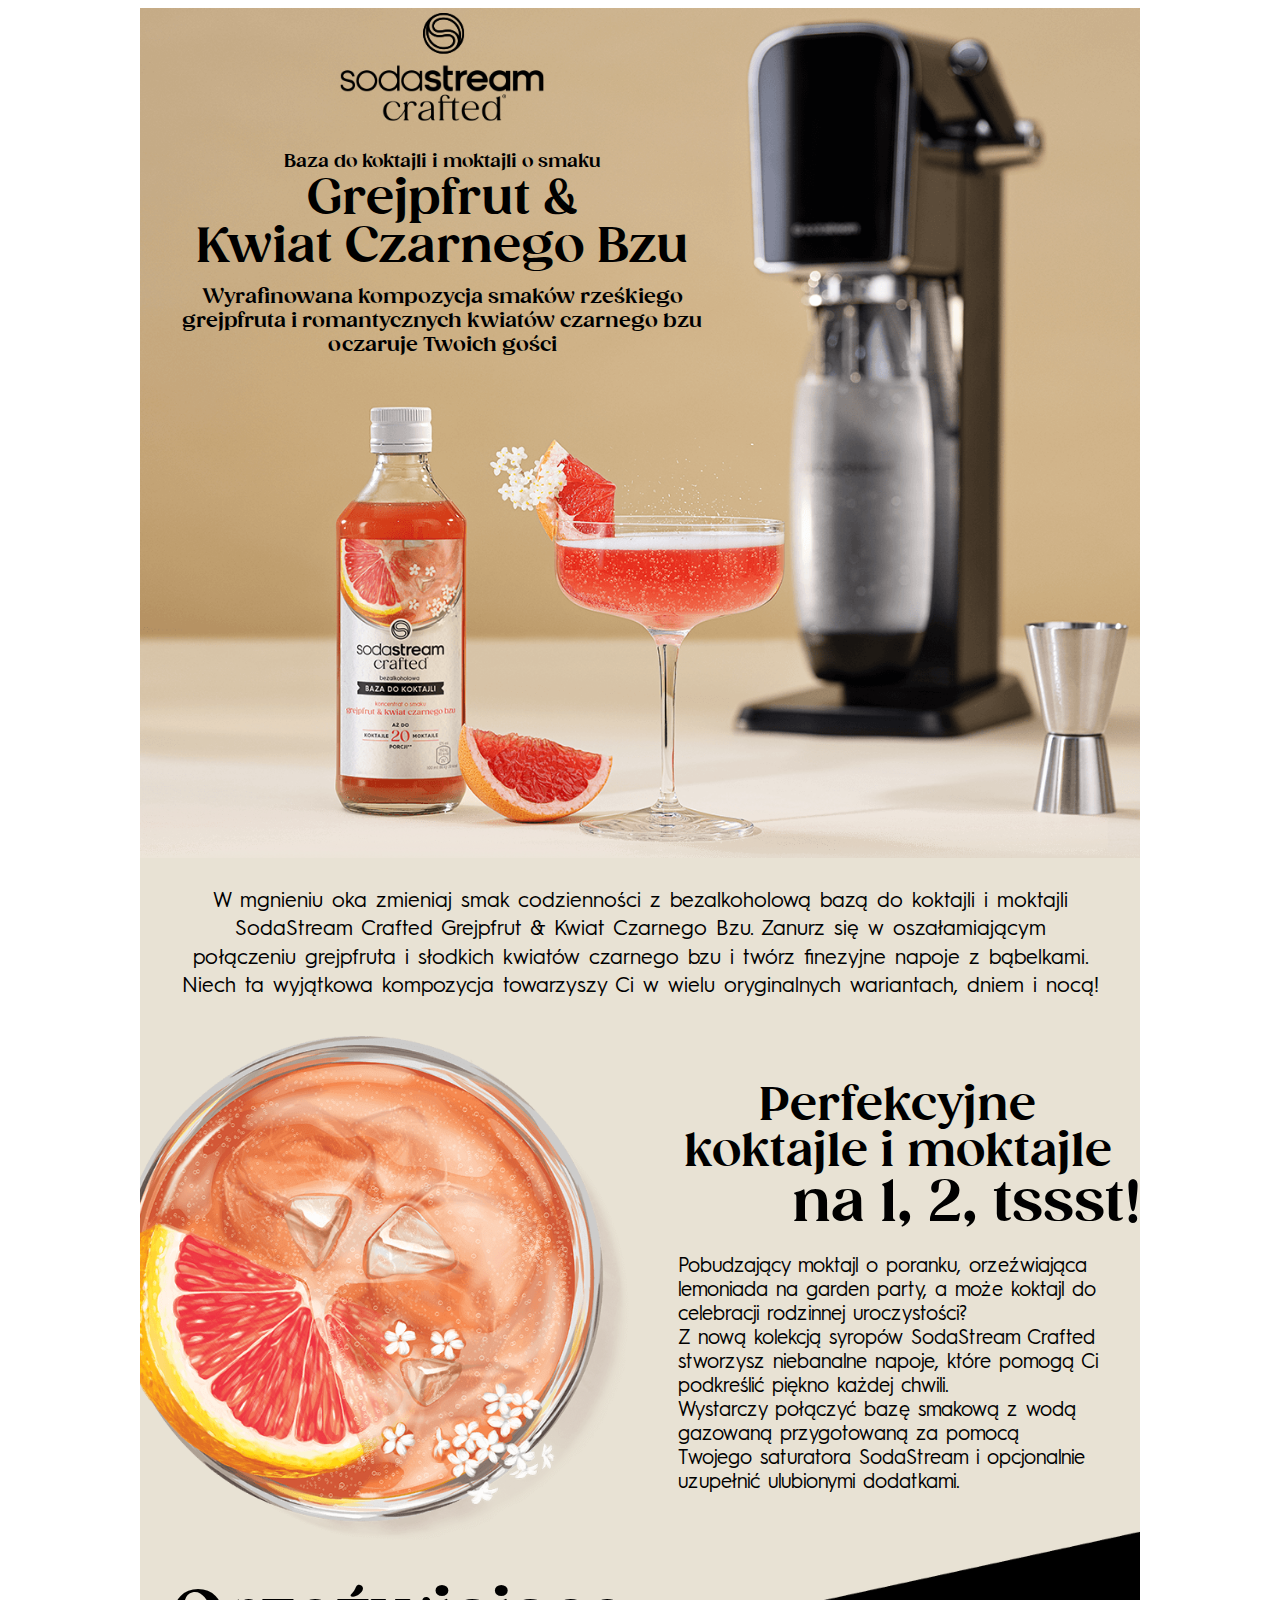
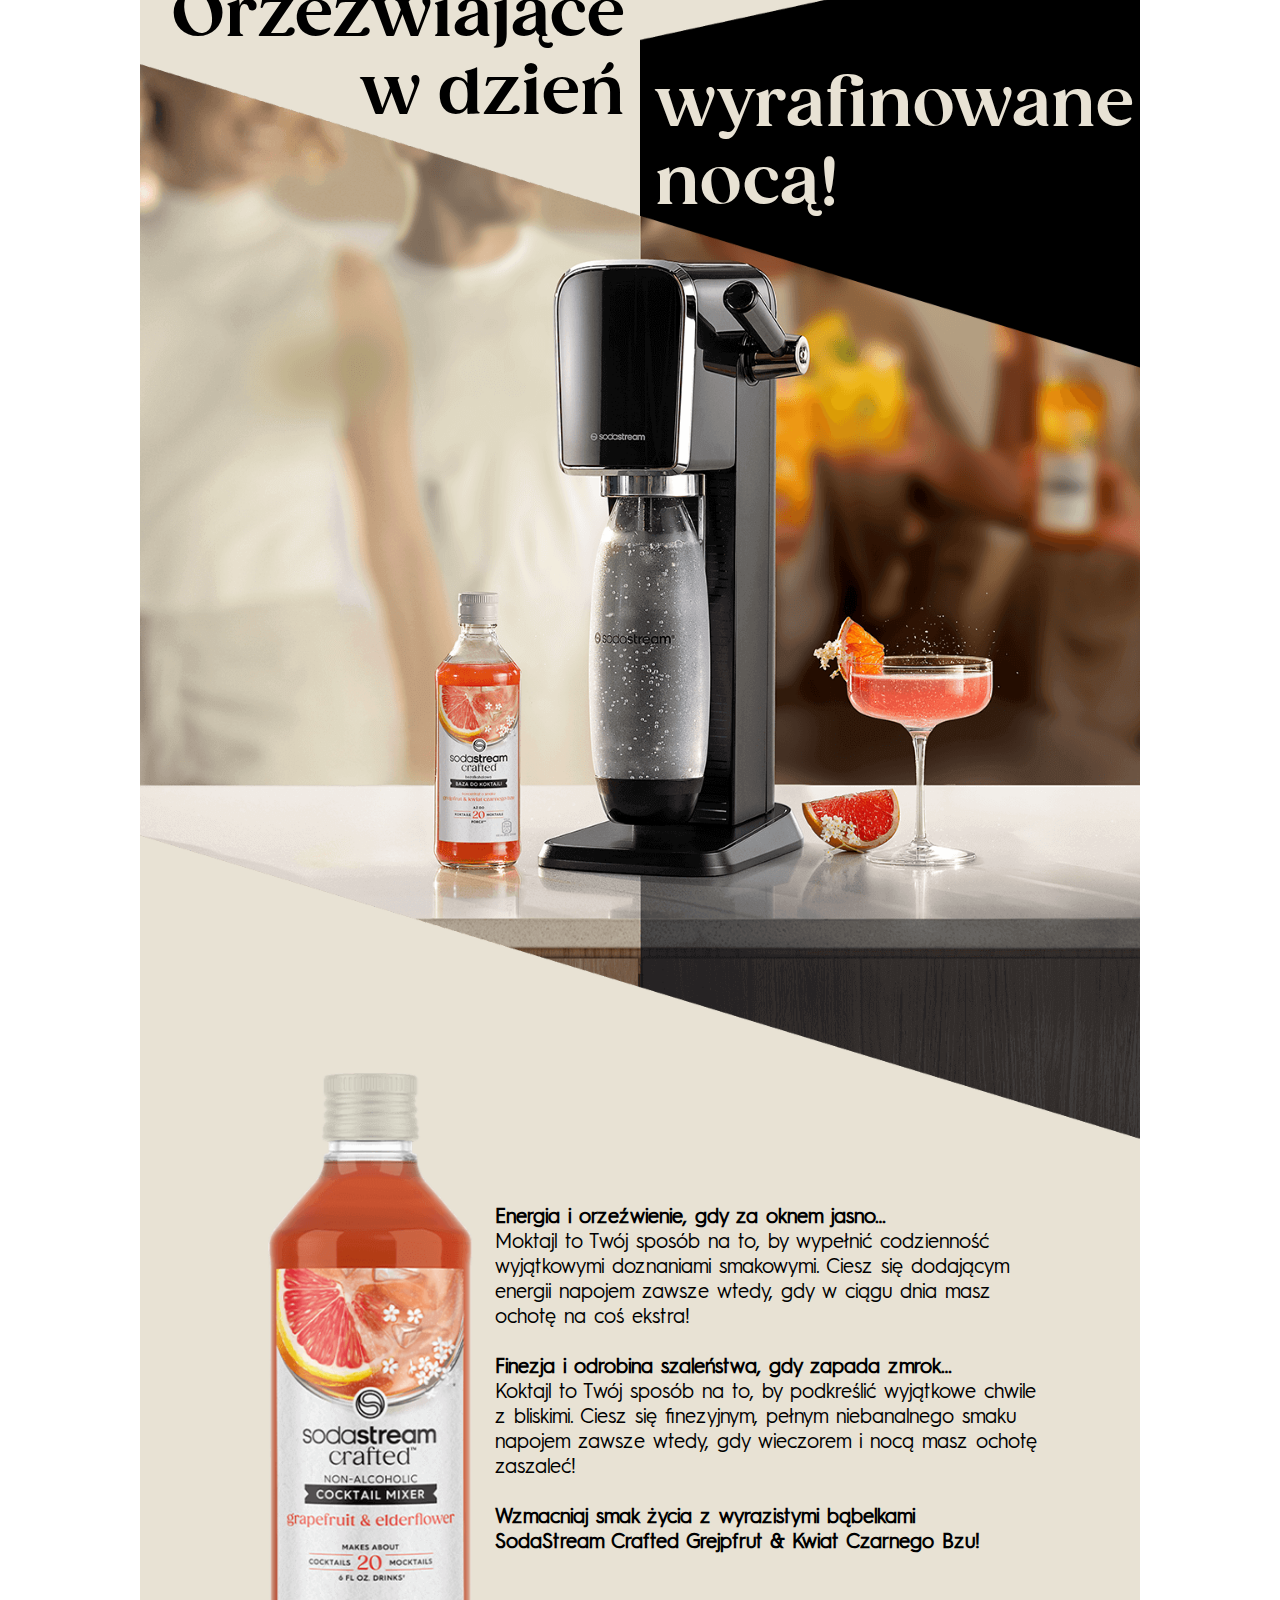
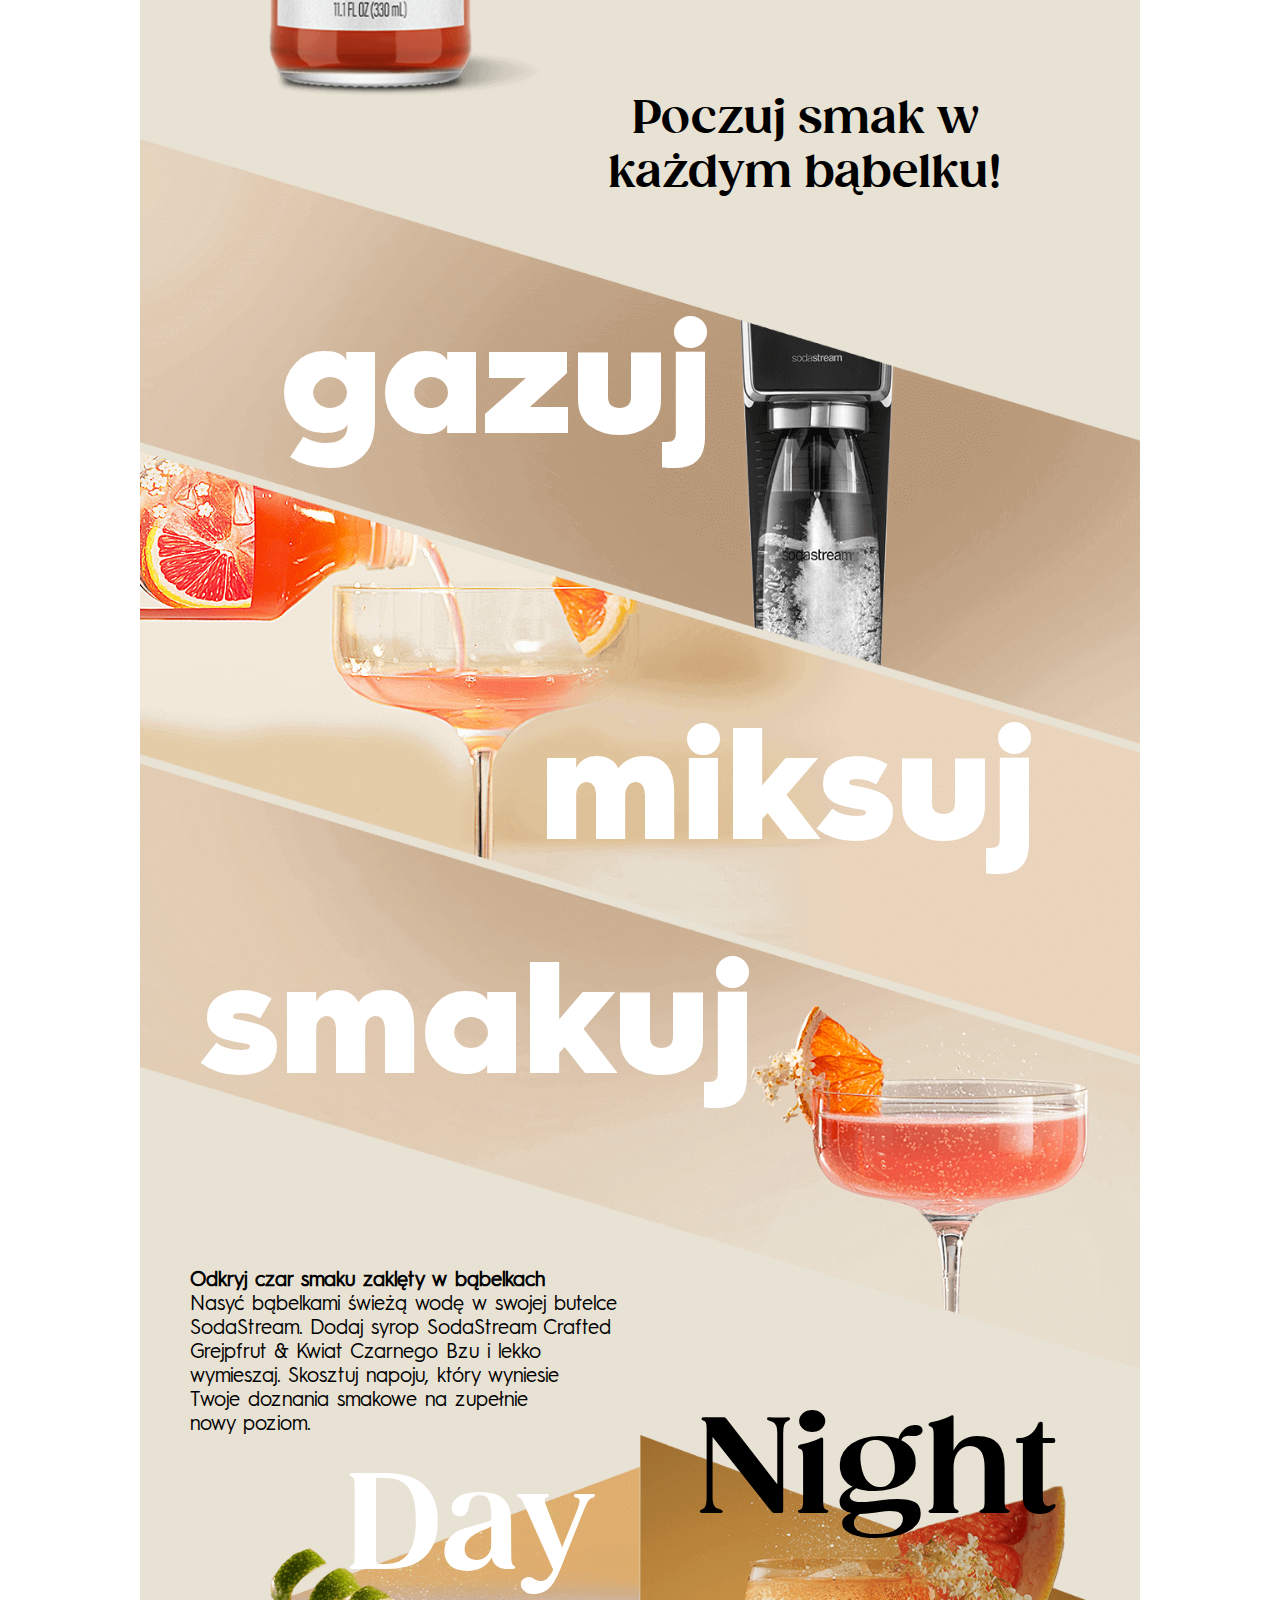
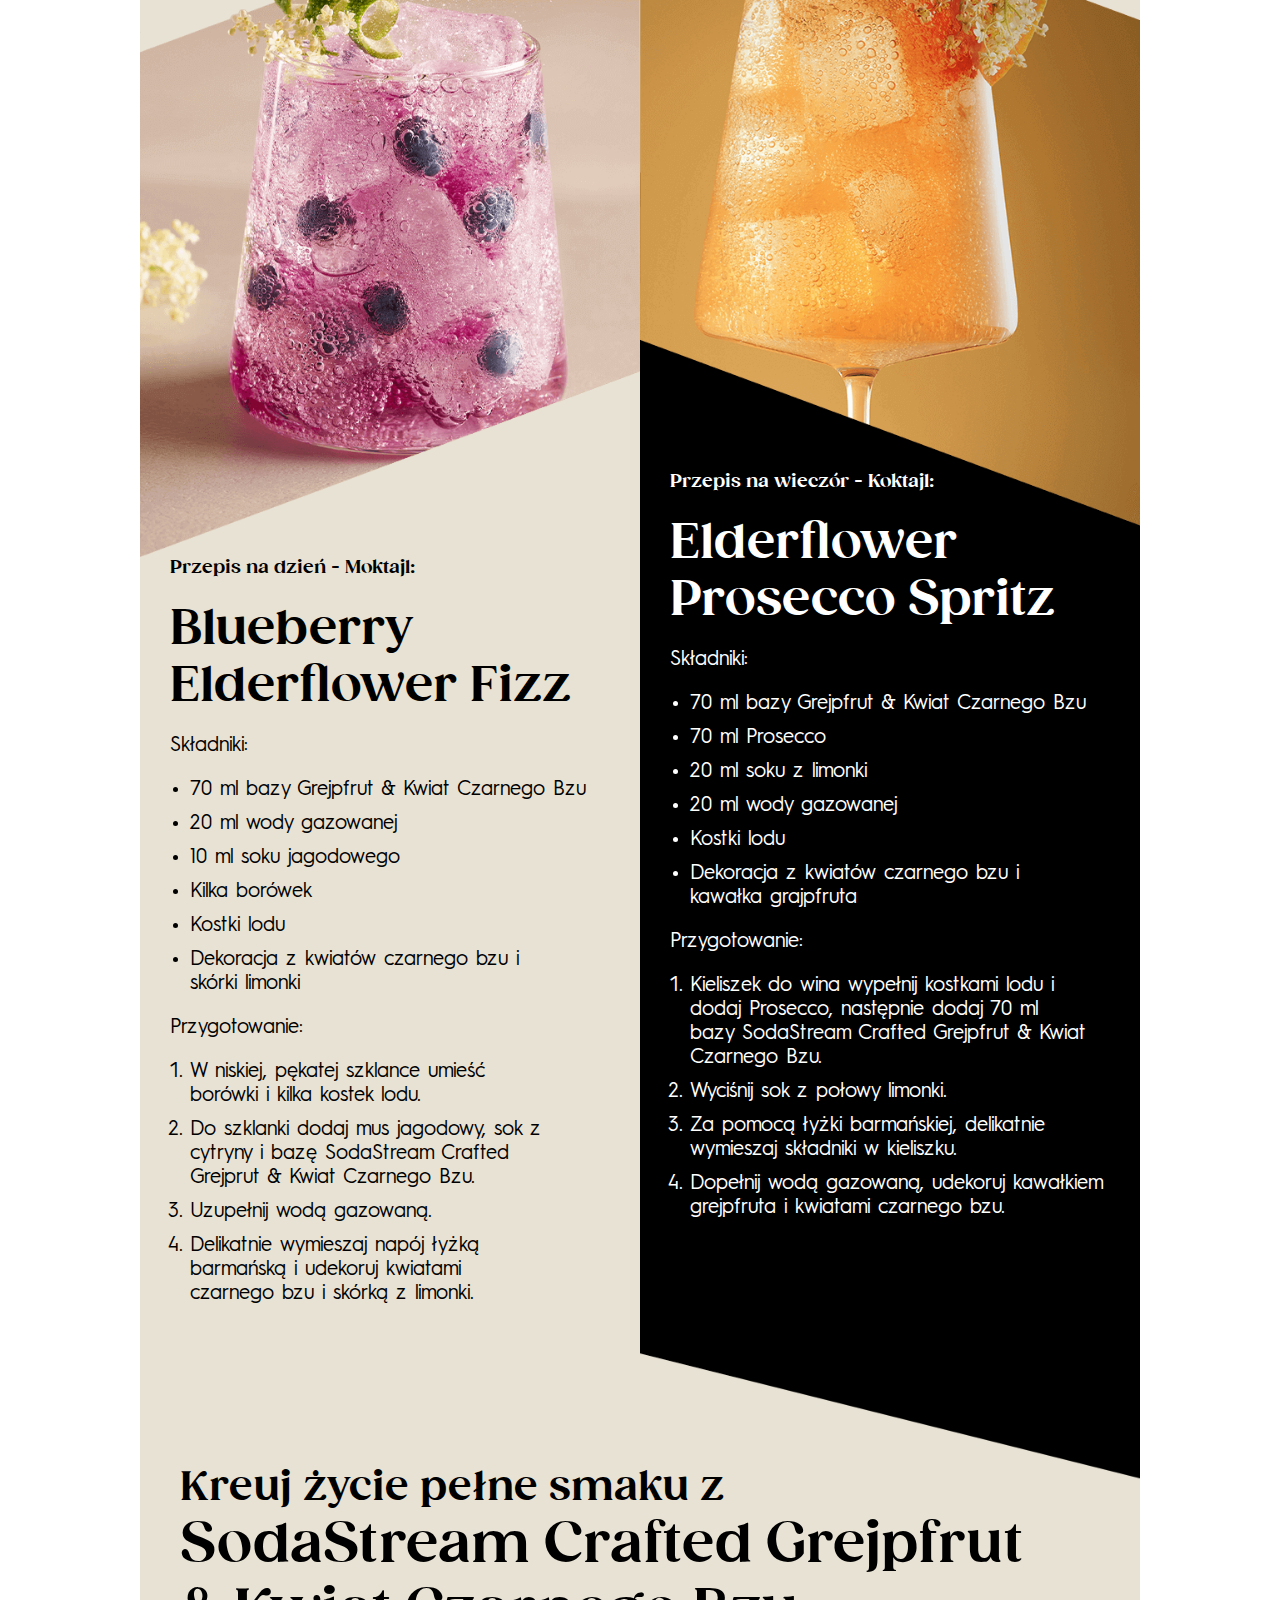
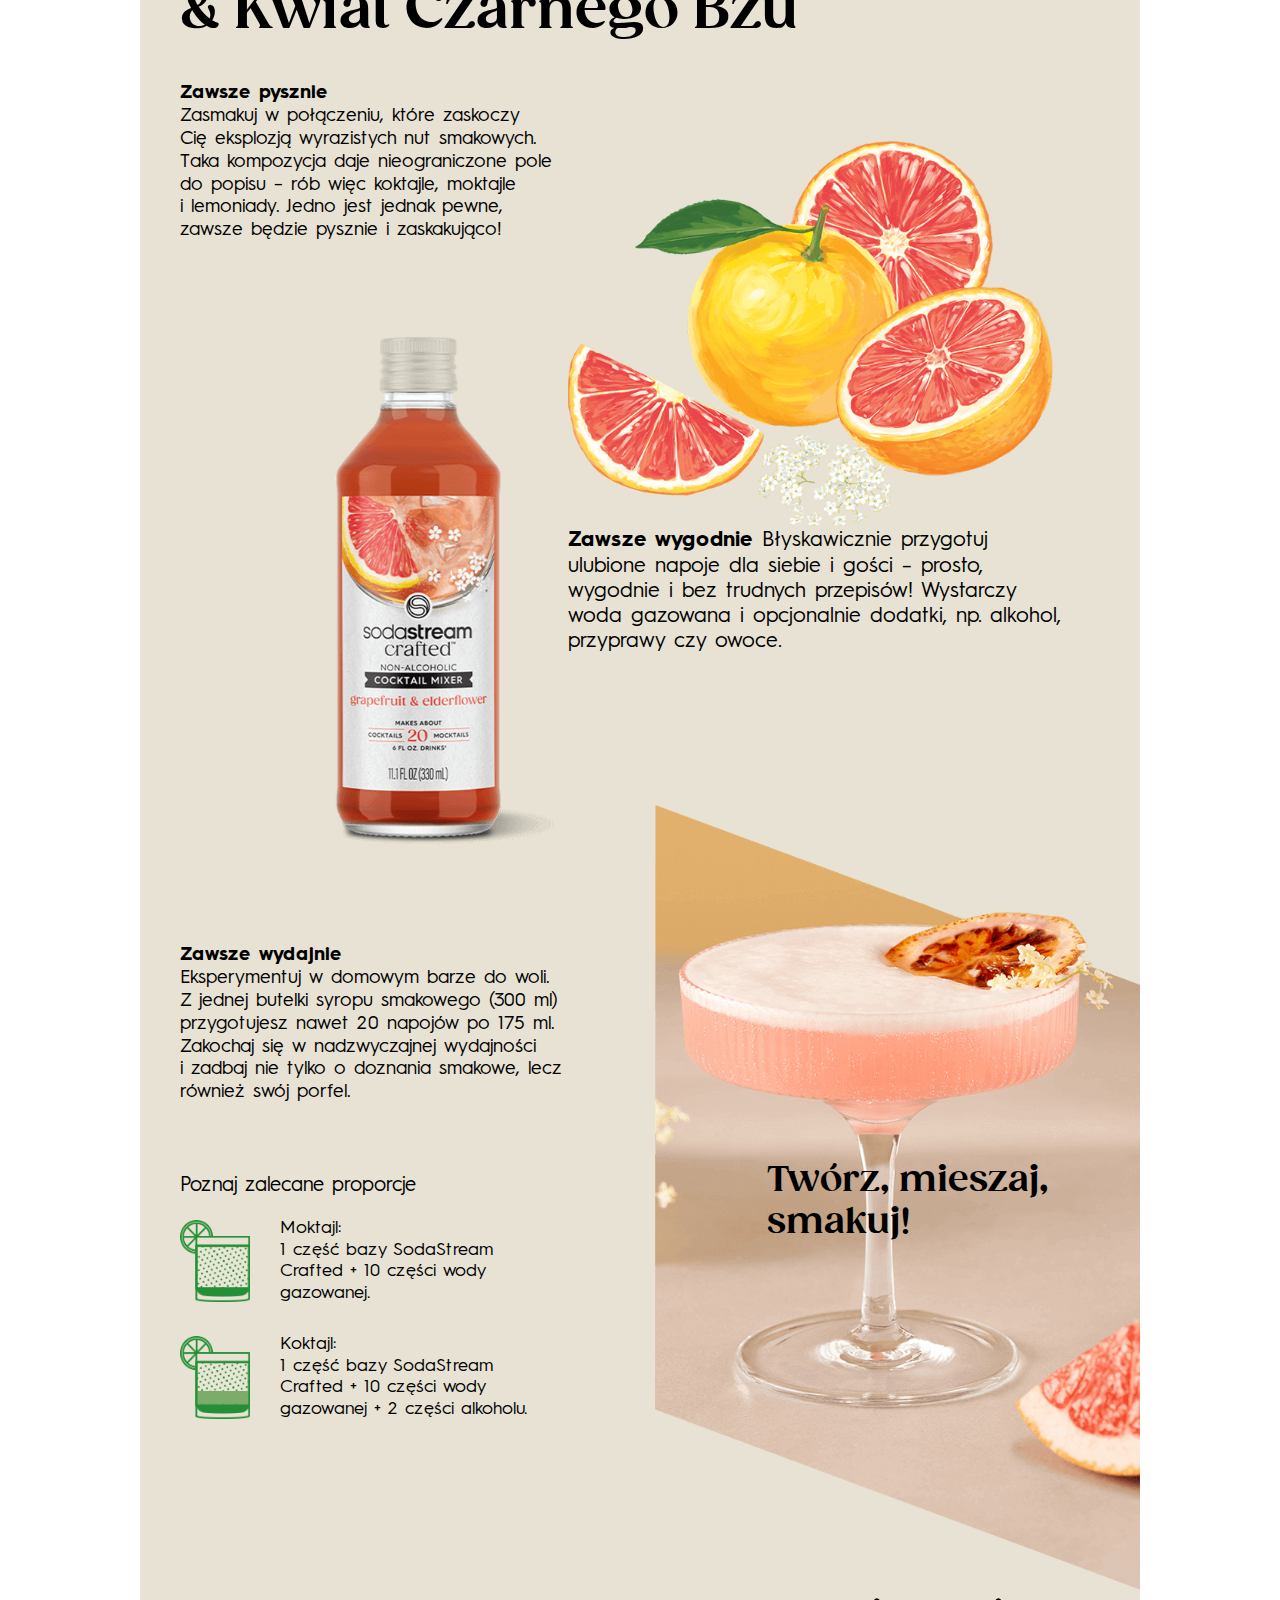
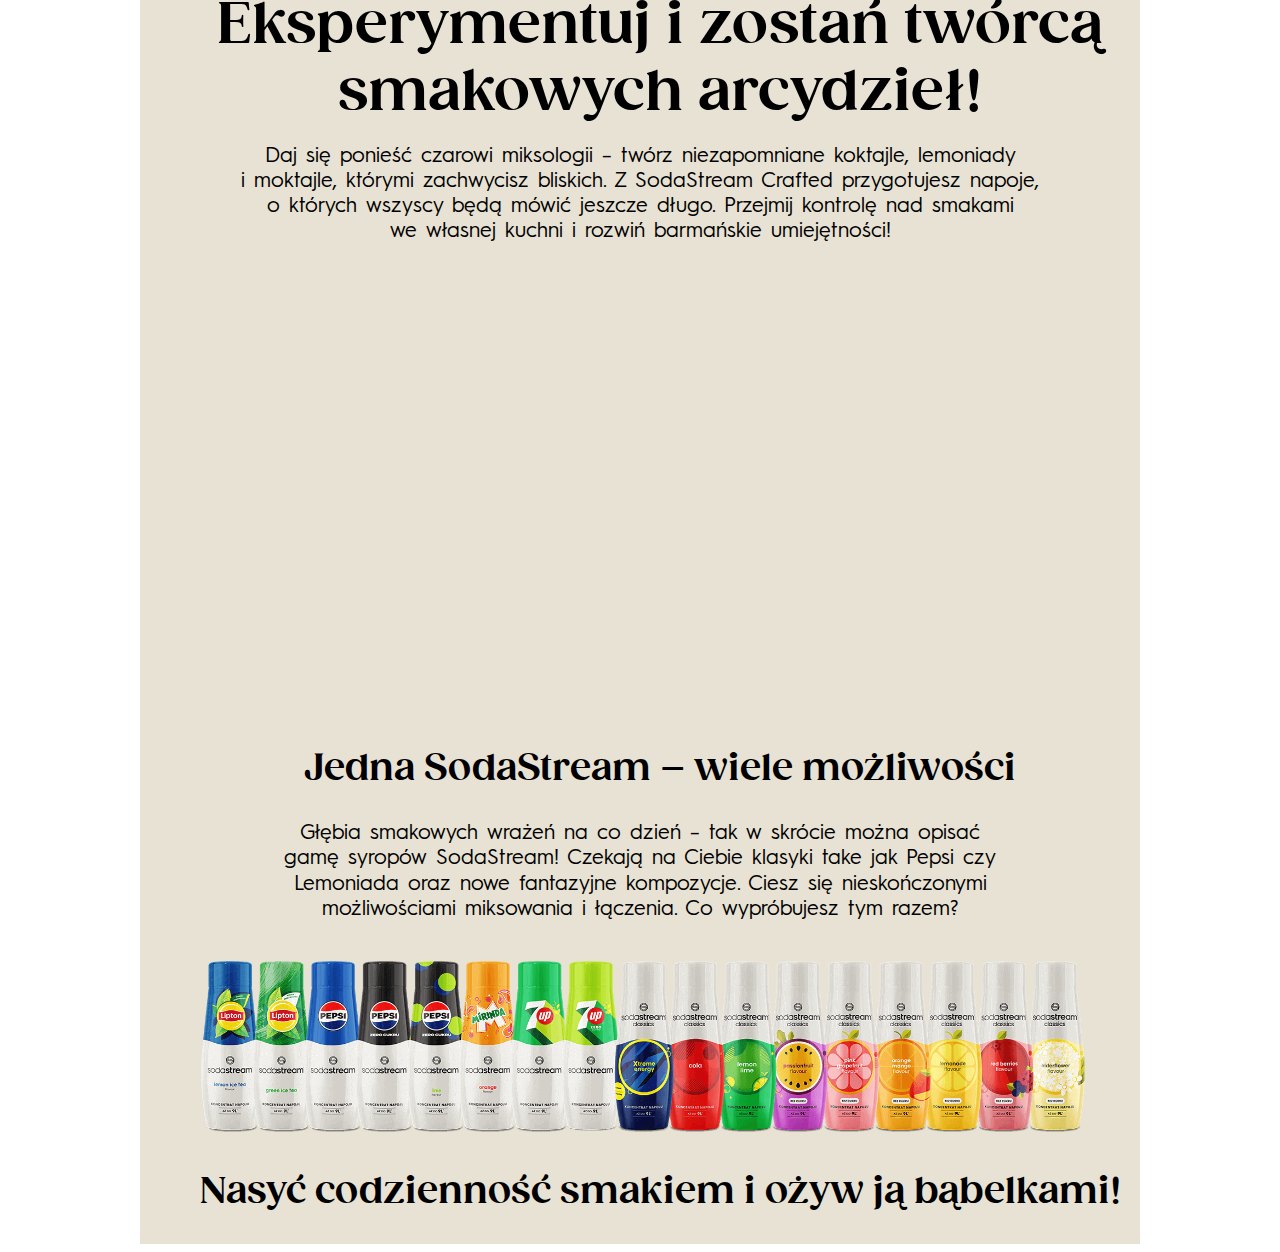
==== commit f804ef1f: "feat: initial commit" ====
--- a/index.html
+++ b/index.html
@@ -24,22 +24,24 @@
                  src="./images/logo.png"
                  alt="logotyp Sodastream">
           </div>
-          <div class="es-kv__title--small">Baza do koktajli o smaku</div>
-          <h2 class="es-kv__title">Grejpfrut & Kwiat Czarnego Bzu</h2>
+          <div class="es-kv__title--small">Baza do koktajli i moktajli o smaku</div>
+          <h2 class="es-kv__title">Grejpfrut & Kwiat&nbsp;Czarnego Bzu</h2>
           <p class="es-kv__subtitle">
-            Wyrafinowana kompozycja smaków rześkiego grejpfruta
-            i&nbsp;romantycznych kwiatów czarnego bzu oczaruje Twoich&nbsp;gości
+            Wyrafinowana kompozycja smaków rześkiego grejpfruta i&nbsp;romantycznych kwiatów czarnego bzu oczaruje
+            Twoich
+            gości
           </p>
         </div>
       </div>
 
       <div class="es-info">
         <p class="es-kv__text">
-          Poczuj smak wakacji w każdej kropli! Nowa baza SodaStream Crafted
-          Grejpfrut & Kwiat Czarnego Bzu to niepowtarzalne połączenie kwaśnych
-          nut, charakterystycznych dla grejpfruta, przełamanych zbalansowaną
-          słodyczą kwiatów czarnego bzu, które otworzy przed Tobą świat
-          niezwykłych doznań smakowych.
+          W mgnieniu oka zmieniaj smak codzienności z bezalkoholową bazą do koktajli i moktajli SodaStream Crafted
+          Grejpfrut &
+          Kwiat Czarnego Bzu. Zanurz się w oszałamiającym połączeniu grejpfruta i słodkich kwiatów czarnego bzu i twórz
+          finezyjne
+          napoje z bąbelkami.
+          Niech&nbsp;ta&nbsp;wyjątkowa kompozycja towarzyszy Ci w wielu oryginalnych wariantach, dniem i nocą!
         </p>
         <div class="es-info__container">
           <div class="es-info__left">
@@ -54,14 +56,17 @@
               <span class="es-info__title--large">na 1, 2, tssst!</span>
             </h2>
             <p class="es-info__text">
-              <b>Wyobraź sobie...</b>
-
-              <b>...poranek na tarasie.</b> Słońce ledwo wzeszło, a Ty już
-              cieszysz się chłodnym moktajlem z grejpfruta i czarnego bzu.
-              Energia na cały dzień gwarantowana!
-              <b>...romantyczny wieczór. </b>Zmysłowy aromat grejpfruta i
-              czarnego bzu w połączeniu z&nbsp;alkoholem stworzy niepowtarzalny
-              klimat.
+              Pobudzający moktajl o poranku, orzeźwiająca lemoniada na garden party, a może koktajl do celebracji
+              rodzinnej
+              uroczystości?
+              Z&nbsp;nową&nbsp;kolekcją syropów SodaStream Crafted stworzysz niebanalne napoje, które pomogą Ci
+              podkreślić piękno
+              każdej chwili.
+              Wystarczy&nbsp;połączyć bazę smakową z wodą gazowaną przygotowaną za pomocą Twojego&nbsp;saturatora
+              SodaStream
+              i
+              opcjonalnie
+              uzupełnić ulubionymi dodatkami.
             </p>
           </div>
         </div>
@@ -91,18 +96,23 @@
                  alt="Butelka Sodastream">
           </div>
           <div class="es-possibilities__right">
-            <p class="es-possibilities__title es-possibilities__title--small">
-              Z bazą SodaStream Crafted Grejpfrut & Kwiat Czarnego Bzu każda
-              chwila smakuje wyjątkowo!
-            </p>
             <p class="es-possibilities__text">
-              Z SodaStream Crafted możesz wszystko! Wystarczy dodać wodę
-              gazowaną i puścić wodze fantazji. Wyobraź sobie popołudnie z
-              przyjaciółmi. Śmiech, rozmowy i orzeźwiające napoje z SodaStream.
-              Wasz sekretny przepis na udane spotkanie? Grejpfrut, czarny bez i
-              szczypta dobrego humoru!
-            </p>
-            <p class="es-possibilities__subtitle">Piękno tkwi w prostocie</p>
+              <b>Energia i orzeźwienie, gdy za oknem jasno…</b><br>
+              Moktajl to Twój sposób na to, by wypełnić codzienność wyjątkowymi doznaniami smakowymi. Ciesz się
+              dodającym energii
+              napojem zawsze wtedy, gdy w ciągu dnia masz ochotę na coś ekstra!
+              <br><br>
+              <b>Finezja i odrobina szaleństwa, gdy zapada zmrok…</b><br>
+              Koktajl to Twój sposób na to, by podkreślić wyjątkowe
+              chwile z bliskimi. Ciesz się finezyjnym, pełnym niebanalnego smaku napojem zawsze wtedy, gdy wieczorem i
+              nocą masz
+              ochotę zaszaleć!
+              <br><br>
+              <b>Wzmacniaj smak życia z wyrazistymi bąbelkami SodaStream&nbsp;Crafted Grejpfrut & Kwiat Czarnego
+                Bzu!</b>
+            </p>
+            <p class="es-possibilities__subtitle">Poczuj smak
+              w każdym bąbelku!</p>
           </div>
         </div>
       </div>
@@ -125,13 +135,13 @@
       <div class="es-recipes">
         <div class="es-recipes__day-night es-recipes__day-night--first">
           <div class="es-recipes__day-night-group">
-            <h3 class="es-recipes__day-night-title">
-              Stwórz idealnie musującą wodę i&nbsp;pyszne napoje, dopasowane do
-              Twojego gustu.
-            </h3>
             <p class="es-recipes__day-night-description">
-              Kontroluj poziom bąbelków i słodyczy, eksperymentuj ze smakami i
-              ciesz się świeżością&nbsp;w&nbsp;każdej chwili.
+              <b>Odkryj czar smaku zaklęty w bąbelkach</b><br>
+              Nasyć bąbelkami świeżą wodę w swojej butelce SodaStream. Dodaj syrop SodaStream Crafted Grejpfrut & Kwiat
+              Czarnego Bzu i
+              lekko wymieszaj. Skosztuj napoju, który wyniesie
+              Twoje&nbsp;doznania smakowe na zupełnie
+              nowy&nbsp;poziom.
             </p>
           </div>
           <p class="es-recipes__day-night-label es-recipes__day-night-label--first">
@@ -142,41 +152,36 @@
                alt="Moktajl Day">
           <div class="es-recipes__day-night-recipe-content es-recipes__day-night-recipe-content--first">
             <p class="es-recipes__day-night-recipe-content-title es-recipes__day-night-recipe-content-title--small">
-              Moktajl:
+              Przepis na dzień - Moktajl:
             </p>
             <p class="es-recipes__day-night-recipe-content-title">
               Blueberry Elderflower Fizz
             </p>
             <p><b>Składniki:</b></p>
             <ul class="es-recipes__day-night-recipe-content-ingredients-list">
-              <li>20 ml bazy SodaStream Grejpfrut & Kwiat Czarnego Bzu</li>
-              <li>70 ml wody gazowanej SodaStream</li>
-              <li>10 ml musu jagodowego</li>
-              <li>20 ml soku z cytryny</li>
+              <li>70 ml bazy Grejpfrut & Kwiat Czarnego&nbsp;Bzu</li>
+              <li>20 ml wody gazowanej </li>
+              <li>10 ml soku jagodowego</li>
+              <li>Kilka borówek</li>
               <li>Kostki lodu</li>
+              <li>Dekoracja z kwiatów czarnego bzu i skórki&nbsp;limonki</li>
             </ul>
-
-            <p><b>Dekoracja: </b></p>
-            Skórka limonki, kwiat czarnego bzu
-
 
             <p><b>Przygotowanie:</b></p>
             <ol class="es-recipes__day-night-recipe-content-ingredients-list">
               <li>
-                Kieliszek do wina wypełnij kostkami lodu i dodaj 70 ml Prosecco.
-              </li>
-              <li>
-                Dodaj 70 ml bazy SodaStream Crafted Grejpfrut & Kwiat Czarnego
-                Bzu.
-              </li>
-              <li>Wyciśnij sok z połowy limonki.</li>
-              <li>
-                Za pomocą łyżki barmańskiej, delikatnie wymieszaj składniki w
-                kieliszku.
-              </li>
-              <li>
-                Dopełnij wodą gazowaną i udekoruj kawałkiem grejpfruta i
-                kwiatami czarnego bzu.
+                W niskiej, pękatej szklance umieść borówki&nbsp;i&nbsp;kilka kostek lodu.
+              </li>
+              <li>
+                Do szklanki dodaj mus jagodowy, sok z cytryny i bazę SodaStream Crafted Grejprut&nbsp;&&nbsp;Kwiat
+                Czarnego Bzu.
+              </li>
+              <li>Uzupełnij wodą gazowaną.
+              </li>
+              <li>
+                Delikatnie wymieszaj napój łyżką barmańską&nbsp;i&nbsp;udekoruj kwiatami
+                czarnego&nbsp;bzu&nbsp;i&nbsp;skórką z
+                limonki.
               </li>
             </ol>
           </div>
@@ -193,38 +198,35 @@
                alt="Koktajl Night" />
           <div class="es-recipes__day-night-recipe-content es-recipes__day-night-recipe-content--dark">
             <p class="es-recipes__day-night-recipe-content-title es-recipes__day-night-recipe-content-title--small">
-              Koktajl:
+              Przepis na wieczór - Koktajl:
             </p>
             <p class="es-recipes__day-night-recipe-content-title">
               Elderflower Prosecco Spritz
             </p>
             <p><b>Składniki:</b></p>
             <ul class="es-recipes__day-night-recipe-content-ingredients-list">
-              <li>70 ml bazy SodaStream Grejpfrut & Kwiat Czarnego Bzu</li>
-              <li>20 ml wody gazowanej SodaStream</li>
+              <li>70 ml bazy Grejpfrut & Kwiat Czarnego&nbsp;Bzu</li>
               <li>70 ml Prosecco</li>
               <li>20 ml soku z limonki</li>
+              <li>20 ml wody gazowanej</li>
               <li>Kostki lodu</li>
+              <li>Dekoracja z kwiatów czarnego bzu i kawałka&nbsp;grajpfruta</li>
             </ul>
-
-            <p><b>Dekoracja: </b></p>
-            Kwiat czarnego bzu, kawałek grejpfruta
-
 
             <p><b>Przygotowanie:</b></p>
             <ol class="es-recipes__day-night-recipe-content-ingredients-list">
               <li>
-                W niskiej, pękatej szklance umieść borówki i kilka kostek lodu.
-              </li>
-              <li>
-                Do szklanki dodaj 10 ml musu jagodowego, 20 ml soku z cytryny i
-                20 ml bazy
-              </li>
-              <li>SodaStream Crafted Grejprut & Kwiat Czarnego Bzu.</li>
-              <li>Uzupełnij wodą gazowaną.</li>
-              <li>
-                Delikatnie wymieszaj napój łyżką barmańską i udekoruj kwiatami
-                czarnego bzu i skórką z limonki.
+                Kieliszek do wina wypełnij kostkami lodu i dodaj Prosecco, następnie dodaj 70 ml bazy&nbsp;SodaStream
+                Crafted
+                Grejpfrut &
+                Kwiat Czarnego Bzu.
+              </li>
+              <li>
+                Wyciśnij sok z połowy limonki.
+              </li>
+              <li>Za pomocą łyżki barmańskiej, delikatnie wymieszaj składniki w kieliszku.</li>
+              <li>
+                Dopełnij wodą gazowaną, udekoruj kawałkiem grejpfruta i kwiatami czarnego bzu.
               </li>
             </ol>
           </div>
@@ -234,20 +236,19 @@
       <div class="es-lemonade">
         <div class="es-lemonade__title-group">
           <h2 class="es-lemonade__title es-title">
-            Grejpfrut &
-            <span class="es-lemonade__title--second">Kwiat Czarnego Bzu</span>
+            Kreuj życie pełne smaku z<br>
+            <span class="es-lemonade__title--second">SodaStream Crafted Grejpfrut &&nbsp;Kwiat Czarnego Bzu</span>
           </h2>
-          <p class="es-lemonade__subtitle">Sztuka Tworzenia Lemoniady</p>
         </div>
         <div class="es-lemonade__content es-lemonade__content--1">
           <p class="es-lemonade__text es-lemonade__text--first">
-            <b class="es-lemonade__bold">Rozkosz dla zmysłów!</b>
-
-            Połączenie grejpfruta z subtelnym kwiatem czarnego bzu w jednym
-            wyjątkowym napoju? Dzięki nowej bazie SodaStream Crafted Grejpfrut &
-            Kwiat Czarnego Bzu to&nbsp;możliwe! Twórz oryginalne moktajle
-            i&nbsp;koktajle lub dodaj do wody gazowanej, by&nbsp;cieszyć się
-            smakiem lata w każdej chwili.
+            <b class="es-lemonade__bold">Zawsze pysznie</b><br>
+
+            Zasmakuj w połączeniu, które zaskoczy
+            Cię&nbsp;eksplozją wyrazistych nut smakowych.
+            Taka kompozycja daje nieograniczone pole do popisu – rób więc koktajle, moktajle
+            i&nbsp;lemoniady. Jedno jest jednak pewne,
+            zawsze będzie pysznie i zaskakująco!
           </p>
           <img class="es-lemonade__image es-lemonade__image--grapefruit"
                src="./images/content-1.png"
@@ -260,30 +261,29 @@
                alt="Opakowanie Sodastream">
 
           <p class="es-lemonade__text es-lemonade__text--second">
-            <b class="es-lemonade__bold">Prosto, szybko i smakowicie!</b>
-
-            Z SodaStream Crafted przygotowanie wyjątkowych napojów to kwestia
-            chwili. Woda gazowana, baza SodaStream Crafted Grejpfrut & Kwiat
-            Czarnego Bzu i... napój gotowy! Chcesz czegoś mocniejszego? Dodaj
-            alkohol i zachwyć gości.
+            <b class="es-lemonade__bold">Zawsze wygodnie</b>
+
+            Błyskawicznie przygotuj ulubione napoje dla siebie
+            i gości – prosto, wygodnie i bez trudnych przepisów! Wystarczy woda gazowana i opcjonalnie dodatki,
+            np. alkohol, przyprawy czy owoce.
           </p>
         </div>
 
         <div class="es-lemonade__content es-lemonade__content--3">
           <div class="es-lemonade__texts">
             <p class="es-lemonade__text es-lemonade__text--third">
-              <b class="es-lemonade__bold">Więcej smaku, więcej przyjemności!</b>
-
-              Jedna butelka bazy SodaStream Crafted (330 ml) wystarcza do
-              przygotowania do 20 porcji przepysznych napojów! Ciesz się
-              wyjątkowymi momentami z bliskimi, nie nadwyrężając portfela.
+              <b class="es-lemonade__bold">Zawsze wydajnie</b><br>
+
+              Eksperymentuj w domowym barze do woli.
+              Z jednej butelki syropu smakowego (300 ml) przygotujesz nawet 20 napojów po 175 ml. Zakochaj się w
+              nadzwyczajnej
+              wydajności
+              i&nbsp;zadbaj nie tylko o doznania smakowe,
+              lecz również swój porfel.
             </p>
             <div class="es-lemonade__group">
               <p class="es-lemonade__group-title">
-                <b class="es-lemonade__bold">Jak stworzyć drink z SodaStream Crafted?</b>
-
-
-                Zalecane proporcje
+                Poznaj zalecane proporcje
               </p>
               <div class="es-lemonade__group-list">
                 <div class="es-lemonade__group-list-item">
@@ -291,8 +291,9 @@
                        src="./images/coctail-1.png"
                        alt="Ikona Moktajl">
                   <p class="es-lemonade__group-list-item-description">
-                    <b>Moktajl:</b>
-                    1 część bazy + 10 części wody gazowanej.
+                    <b>Moktajl:</b><br>
+                    1 część bazy SodaStream Crafted
+                    + 10 części wody gazowanej.
                   </p>
                 </div>
                 <div class="es-lemonade__group-list-item">
@@ -300,8 +301,10 @@
                        src="./images/coctail-2.png"
                        alt="Ikona Koktajl">
                   <p class="es-lemonade__group-list-item-description">
-                    <b>Koktajl:</b>
-                    1 część bazy + 10 części wody gazowanej + 2 części alkoholu.
+                    <b>Koktajl:</b><br>
+                    1 część bazy SodaStream Crafted
+                    +&nbsp;10&nbsp;części&nbsp;wody gazowanej
+                    +&nbsp;2&nbsp;części alkoholu.
                   </p>
                 </div>
               </div>
@@ -320,15 +323,12 @@
       </div>
 
       <div class="es-video">
-        <h2 class="es-video__title es-title">SodaStream Crafted</h2>
-        <p class="es-video__subtitle">Miksologia w Twojej kuchni!</p>
+        <h2 class="es-video__title es-title">Eksperymentuj i zostań twórcą smakowych arcydzieł!</h2>
         <p class="es-video__text">
-          Zamień swoją kuchnię w przestrzeń pełną smakowych możliwości! Twórz
-          orzeźwiające moktajle i lemoniady na dzień, a wieczorem zaskocz
-          wszystkich wyrafinowanymi koktajlami. Uzupełnione ginem lub dowolnym
-          alkoholem, napoje z SodaStream Crafted nabierają temperamentu i
-          doskonale sprawdzą się na garden party, grillu, spotkaniu z
-          przyjaciółmi czy nocnej imprezie.
+          Daj się ponieść czarowi miksologii – twórz niezapomniane koktajle, lemoniady
+          i&nbsp;moktajle, którymi zachwycisz bliskich. Z SodaStream Crafted przygotujesz napoje,
+          o których wszyscy będą mówić jeszcze długo. Przejmij kontrolę nad smakami
+          we&nbsp;własnej kuchni i rozwiń barmańskie umiejętności!
         </p>
         <div class="es-video__container">
           <iframe class="es-video__iframe"
@@ -343,10 +343,10 @@
           Jedna SodaStream&nbsp;– wiele&nbsp;możliwości
         </h2>
         <p class="es-video__text es-video__text--second">
-          Odkryj bogactwo smaków z SodaStream! Wybieraj spośród klasycznych
-          propozycji jak Pepsi, Mirinda, Cola lub stwórz orzeźwiające napoje
-          owocowe, także w wersji bez dodatku cukru. To Ty decydujesz, co
-          znajdzie się w Twojej szklance!
+          Głębia smakowych wrażeń na co dzień – tak w skrócie można opisać
+          gamę&nbsp;syropów SodaStream! Czekają na Ciebie klasyki take jak Pepsi czy Lemoniada
+          oraz nowe fantazyjne kompozycje. Ciesz się nieskończonymi
+          możliwościami&nbsp;miksowania i łączenia. Co wypróbujesz tym razem?
         </p>
       </div>
 
@@ -355,7 +355,7 @@
              src="./images/products.png"
              alt="Lista syropów Sodastream">
         <p class="es-photo__text es-title">
-          Kreuj Smaki. Twórz Niezapomniane Chwile.
+          Nasyć codzienność smakiem i ożyw ją bąbelkami!
         </p>
       </div>
     </div>
--- a/style.css
+++ b/style.css
@@ -202,7 +202,7 @@
   font-size: 20px;
   font-family: "Gazpacho-Bold";
   font-weight: 700;
-  text-align: right;
+  text-align: center;
 }
 #es-rc-content.es-rc .es-possibilities__img {
   max-width: 100%;
@@ -219,7 +219,8 @@
   margin: 0 auto;
   display: block;
   max-width: 100%;
-  max-width: 50%;
+  max-width: 60%;
+  padding-left: 45px;
 }
 #es-rc-content.es-rc .es-photo__img {
   max-width: 90%;
@@ -395,7 +396,15 @@
   padding-right: 10px;
   z-index: 1;
   font-size: 13px;
-  margin-top: -50px;
+}
+#es-rc-content.es-rc .es-recipes__day-night-recipe-content--dark {
+  background-color: black;
+  color: white;
+  -webkit-clip-path: polygon(0 0%, 100% 14%, 100% 100%, 0 89%);
+          clip-path: polygon(0 0%, 100% 14%, 100% 100%, 0 89%);
+  padding-top: 30%;
+  padding-bottom: 90px;
+  margin-top: -38%;
 }
 #es-rc-content.es-rc .es-recipes__day-night-recipe-content-ingredients-list {
   padding-left: 20px;
@@ -421,6 +430,7 @@
 #es-rc-content.es-rc .es-lemonade__image--bottle {
   max-width: 50%;
   margin-bottom: 30px;
+  padding-left: 30px;
 }
 #es-rc-content.es-rc .es-lemonade__content {
   padding-top: 30px;
@@ -609,6 +619,7 @@
 @media screen and (min-width: 600px) {
   #es-rc-content.es-rc .es-title {
     font-size: 46px;
+    padding-left: 40px;
   }
   #es-rc-content.es-rc .es-video__subtitle-second {
     font-size: 36px;
@@ -644,6 +655,9 @@
   #es-rc-content.es-rc .es-possibilities {
     margin: 30px 0 0;
     padding-top: 75px;
+  }
+  #es-rc-content.es-rc .es-possibilities__packshot {
+    padding-left: 0;
   }
   #es-rc-content.es-rc .es-possibilities__title-container {
     top: 10px;
@@ -693,6 +707,7 @@
   }
   #es-rc-content.es-rc .es-lemonade__image--bottle {
     max-width: 25%;
+    padding-left: 0;
   }
   #es-rc-content.es-rc .es-lemonade__image--coctail {
     max-width: 100%;
@@ -844,9 +859,6 @@
   #es-rc-content.es-rc .es-recipes__img--night-mobile {
     display: none;
   }
-  #es-rc-content.es-rc .es-recipes__day-night-recipe-content--first {
-    margin-top: -105px;
-  }
   #es-rc-content.es-rc .es-recipes__day-night-recipe-content--dark {
     margin-top: 0;
     position: absolute;
@@ -854,6 +866,10 @@
     left: 0;
     z-index: 1;
     color: #ffffff;
+    background-color: transparent;
+    padding-top: 0;
+    -webkit-clip-path: none;
+            clip-path: none;
   }
 }
 @media screen and (min-width: 998px) {
@@ -894,7 +910,7 @@
     top: 43px;
   }
   #es-rc-content.es-rc .es-possibilities__right {
-    margin-left: -180px;
+    margin-left: -160px;
     margin-top: 100px;
   }
   #es-rc-content.es-rc .es-possibilities__title {
@@ -914,8 +930,8 @@
     margin-top: -120px;
   }
   #es-rc-content.es-rc .es-possibilities .es-possibilities__text {
-    font-size: 22px;
-    width: 85%;
+    font-size: 20px;
+    width: 92%;
     line-height: 1.25;
   }
   #es-rc-content.es-rc .es-possibilities__img {
@@ -925,35 +941,35 @@
     line-height: 1;
   }
   #es-rc-content.es-rc .es-info__text {
-    width: 440px;
-    font-size: 22px;
+    width: 455px;
+    font-size: 20px;
   }
   #es-rc-content.es-rc .es-video__text {
     font-size: 21px;
-    max-width: 80%;
+    max-width: 84%;
   }
   #es-rc-content.es-rc .es-video__text--second {
-    max-width: 75%;
+    max-width: 79%;
   }
   #es-rc-content.es-rc .es-recipes__day-night-title {
-    font-size: 22px;
+    font-size: 20px;
     margin-bottom: 30px;
   }
   #es-rc-content.es-rc .es-recipes__day-night-description {
-    font-size: 22px;
+    font-size: 20px;
   }
   #es-rc-content.es-rc .es-recipes__day-night-group {
-    max-width: 455px;
-    margin-left: 22%;
+    max-width: 464px;
+    margin-left: 8%;
   }
   #es-rc-content.es-rc .es-recipes__day-night-recipe-content {
     padding-left: 30px;
     padding-right: 30px;
-    font-size: 22px;
+    font-size: 20px;
   }
   #es-rc-content.es-rc .es-recipes__day-night-label--first {
-    top: 10.4%;
-    left: 52%;
+    top: 8%;
+    left: 39%;
   }
   #es-rc-content.es-rc .es-recipes__day-night-label--second {
     top: -0.7%;
@@ -977,13 +993,13 @@
     left: 23%;
   }
   #es-rc-content.es-rc .es-lemonade__text {
-    font-size: 20px;
+    font-size: 19px;
   }
   #es-rc-content.es-rc .es-lemonade__text--first {
-    max-width: 36%;
+    max-width: 54%;
   }
   #es-rc-content.es-rc .es-lemonade__text--third {
-    max-width: 73%;
+    max-width: 83%;
     margin-bottom: 70px;
   }
   #es-rc-content.es-rc .es-lemonade__group-title {
@@ -991,7 +1007,7 @@
     font-size: 20px;
   }
   #es-rc-content.es-rc .es-lemonade__group-list-item-description {
-    font-size: 20px;
+    font-size: 18px;
   }
   #es-rc-content.es-rc .es-lemonade__group {
     max-width: 500px;
@@ -1013,49 +1029,48 @@
   }
   #es-rc-content.es-rc .es-photo__img {
     max-width: 100%;
-    margin-left: -11%;
   }
   #es-rc-content.es-rc .es-photo__img--syrups {
     margin: 0 auto;
   }
   #es-rc-content.es-rc .es-triple {
-    margin-top: -100px;
+    margin-top: -60px;
   }
   #es-rc-content.es-rc .es-triple__desc-mobile--first, #es-rc-content.es-rc .es-triple__desc-mobile--second, #es-rc-content.es-rc .es-triple__desc-mobile--third {
     font-size: 160px;
   }
   #es-rc-content.es-rc .es-triple__desc-mobile--first {
-    top: 12%;
-    left: 22%;
+    top: 11%;
+    left: 14%;
   }
   #es-rc-content.es-rc .es-triple__desc-mobile--second {
     top: 44%;
     left: 40%;
   }
   #es-rc-content.es-rc .es-triple__desc-mobile--third {
-    top: 64%;
-    left: 13%;
+    top: 63%;
+    left: 6%;
   }
 }
 @media screen and (min-width: 1200px) {
   #es-rc-content.es-rc .es-kv {
     height: 100%;
-    min-height: 1024px;
+    min-height: 850px;
   }
   #es-rc-content.es-rc .es-kv__title-group {
-    max-width: 614px;
-    left: 5%;
-    top: 3%;
+    max-width: 524px;
+    left: 4%;
+    top: -3%;
   }
   #es-rc-content.es-rc .es-kv__title {
-    font-size: 56px;
+    font-size: 48px;
   }
   #es-rc-content.es-rc .es-kv__subtitle {
-    font-size: 22px;
+    font-size: 20px;
   }
   #es-rc-content.es-rc .es-kv__text {
     font-size: 20px;
-    width: 72%;
+    width: 94%;
     font-size: 21px;
     line-height: 1.35;
   }
@@ -1070,16 +1085,20 @@
   }
   #es-rc-content.es-rc .es-photo__img {
     max-width: 100%;
-    margin-left: -12%;
   }
   #es-rc-content.es-rc .es-photo__img--syrups {
     margin: 0 auto;
+    max-width: 90%;
   }
   #es-rc-content.es-rc .es-video__subtitle {
     font-size: 30px;
   }
   #es-rc-content.es-rc .es-lemonade__title {
-    font-size: 70px;
+    font-size: 40px;
+    text-align: left;
+  }
+  #es-rc-content.es-rc .es-lemonade__title--second {
+    font-size: 55px;
   }
   #es-rc-content.es-rc .es-info__title {
     font-size: 46px;
@@ -1100,7 +1119,9 @@
   }
   #es-rc-content.es-rc .es-possibilities__subtitle {
     margin-top: 100px;
-    margin-right: 102px;
+    margin-left: auto;
+    margin-right: 50px;
+    max-width: 500px;
     font-size: 45px;
   }
   #es-rc-content.es-rc .es-possibilities__title-container {
@@ -1120,13 +1141,7 @@
     font-size: 18px;
   }
   #es-rc-content.es-rc .es-lemonade {
-    margin-top: -220px;
-  }
-  #es-rc-content.es-rc .es-lemonade__title {
-    margin-left: -181px;
-  }
-  #es-rc-content.es-rc .es-lemonade__title--second {
-    margin-left: 240px;
+    margin-top: -150px;
   }
   #es-rc-content.es-rc .es-lemonade__content--2 {
     margin-top: -270px;
@@ -1144,13 +1159,10 @@
     margin-right: 9%;
   }
   #es-rc-content.es-rc .es-triple__desc-mobile--first, #es-rc-content.es-rc .es-triple__desc-mobile--second, #es-rc-content.es-rc .es-triple__desc-mobile--third {
-    font-size: 170px;
+    font-size: 160px;
   }
 }
 @media screen and (min-width: 1400px) {
-  #es-rc-content.es-rc .es-lemonade__title {
-    font-size: 90px;
-  }
   #es-rc-content.es-rc .es-lemonade__subtitle {
     font-size: 55px;
   }
